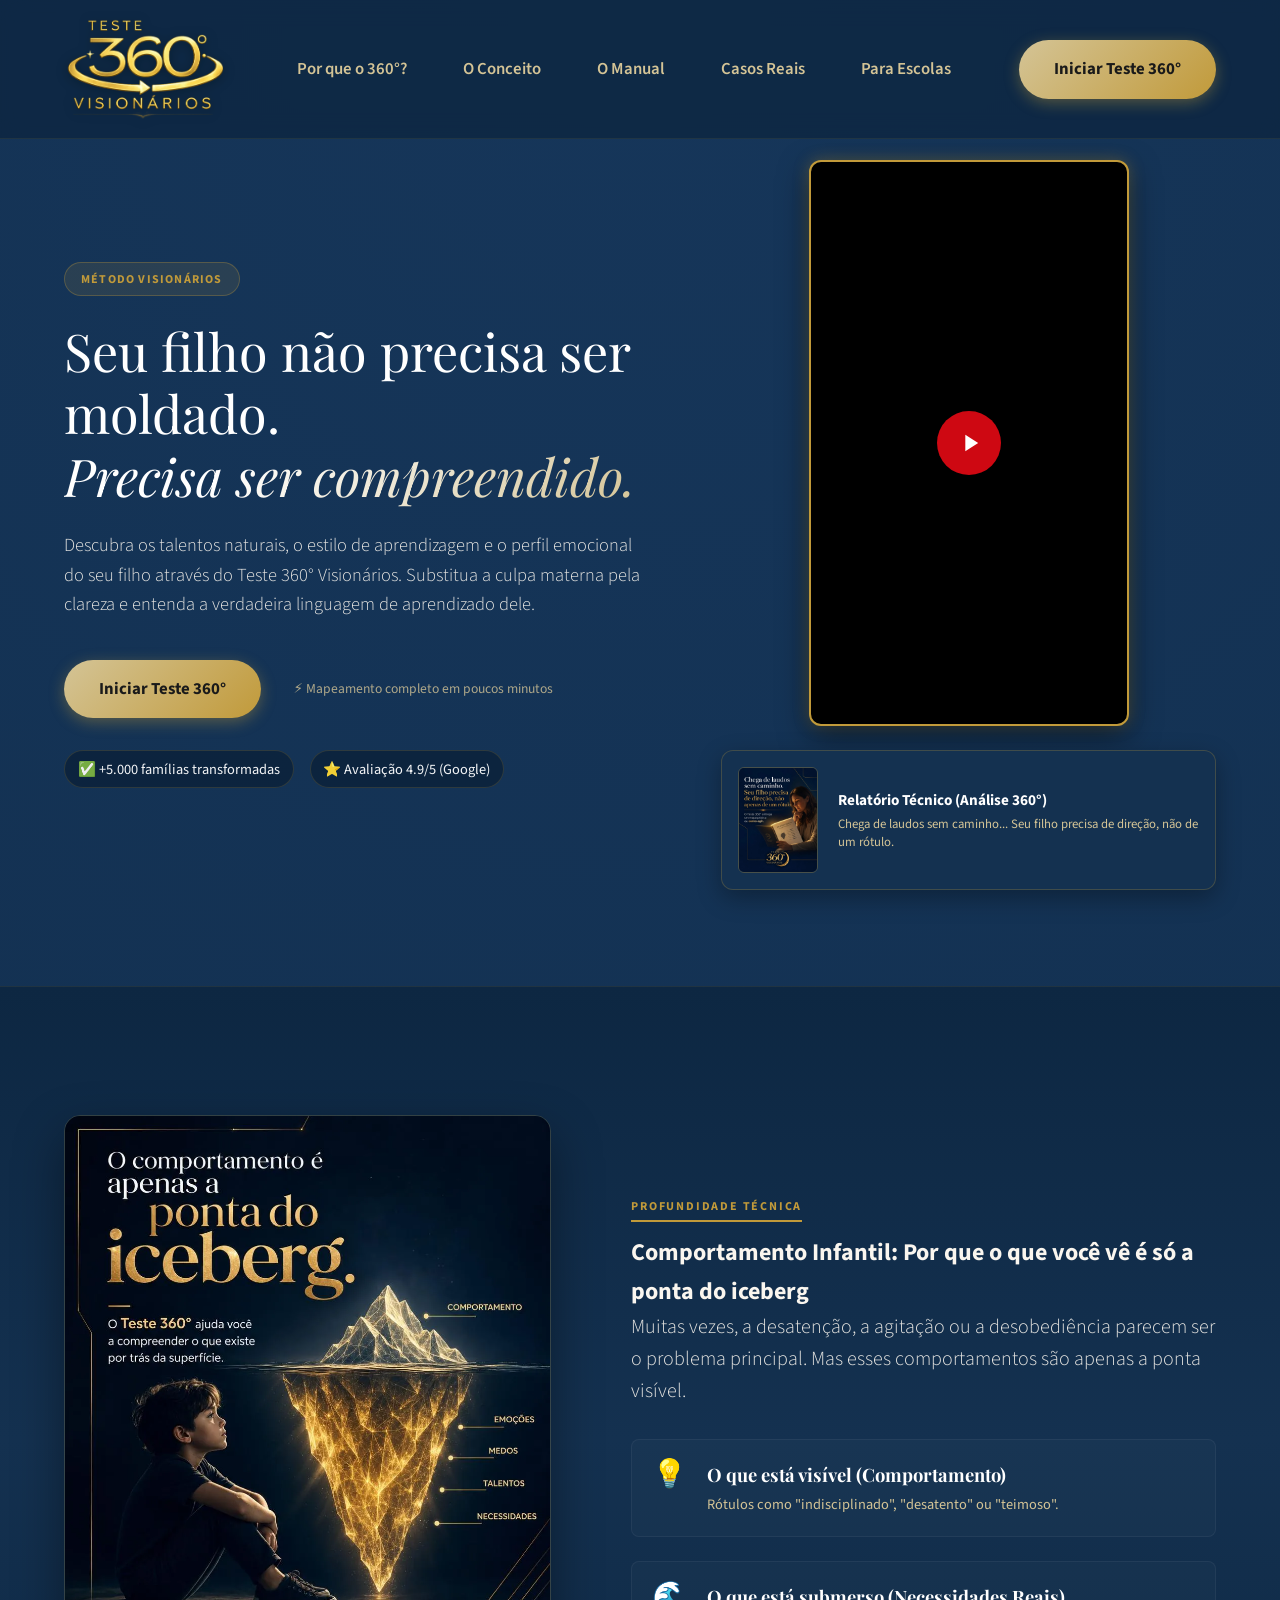
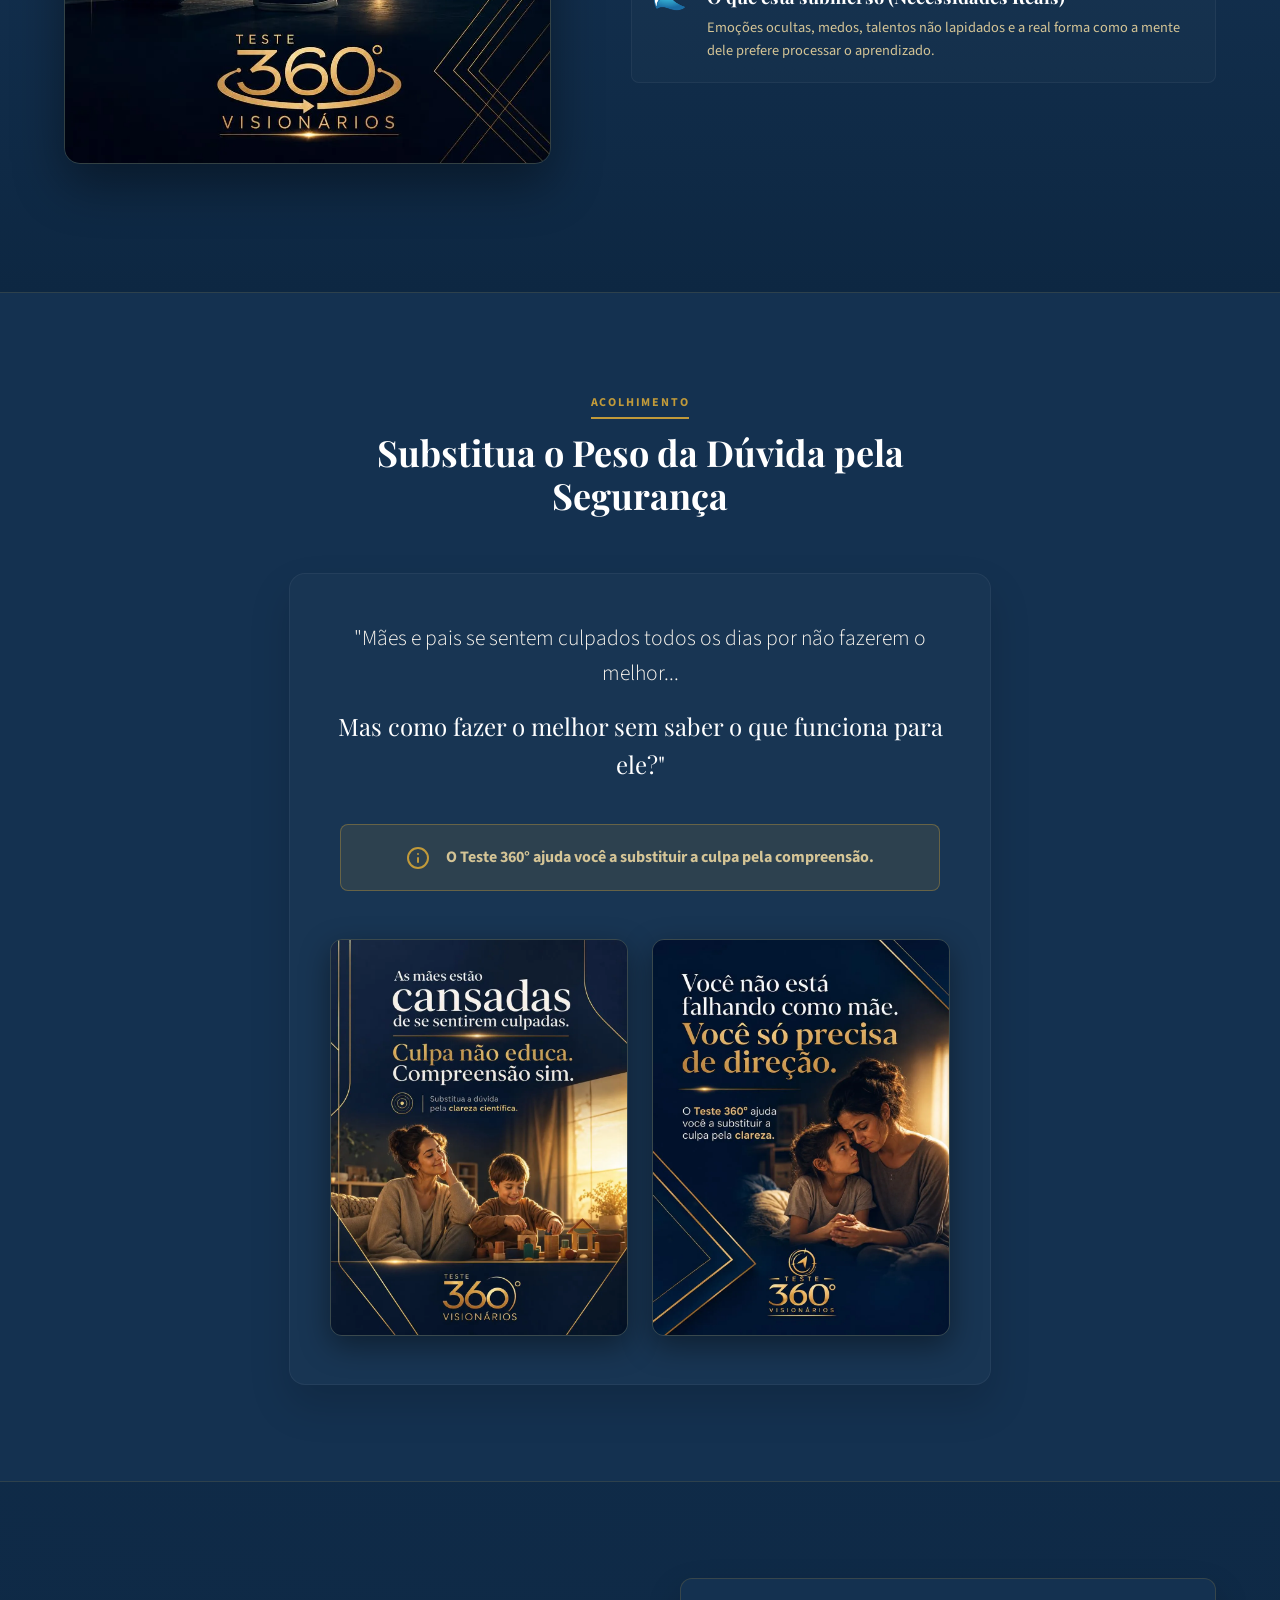
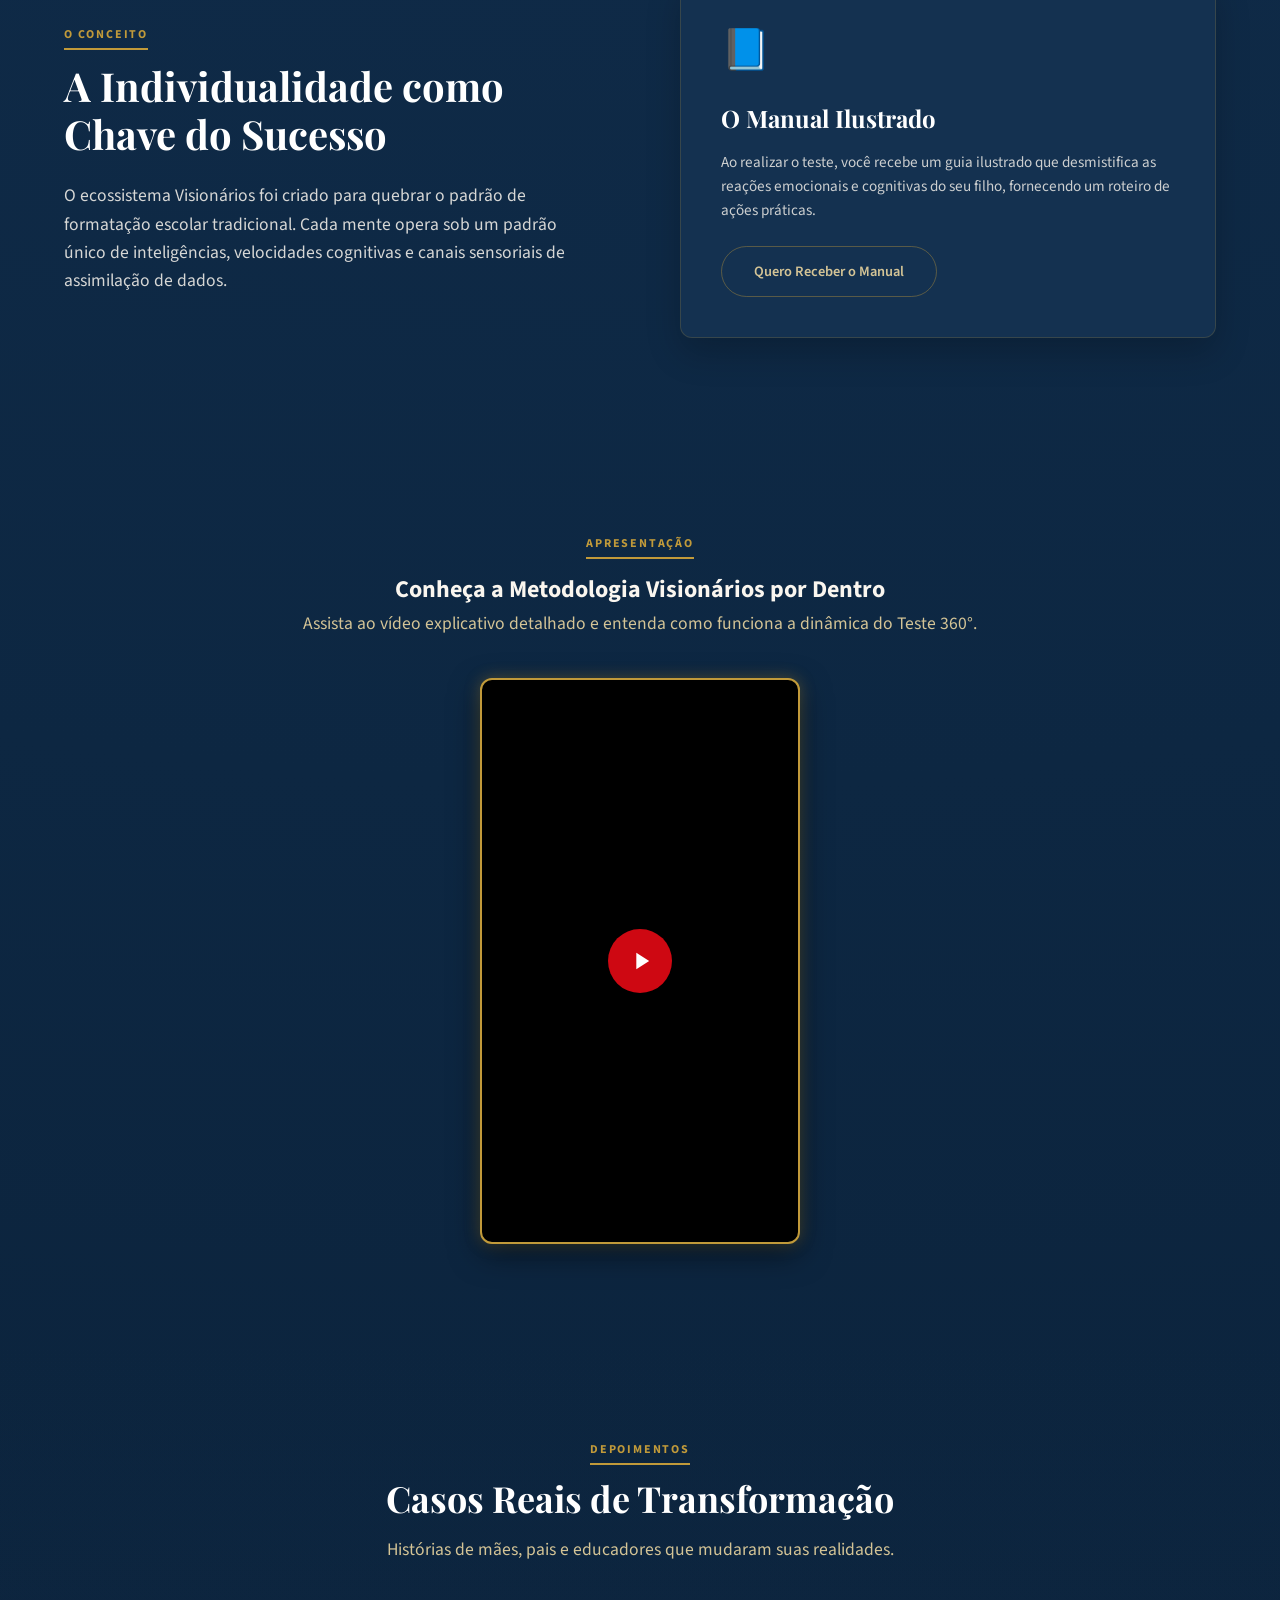
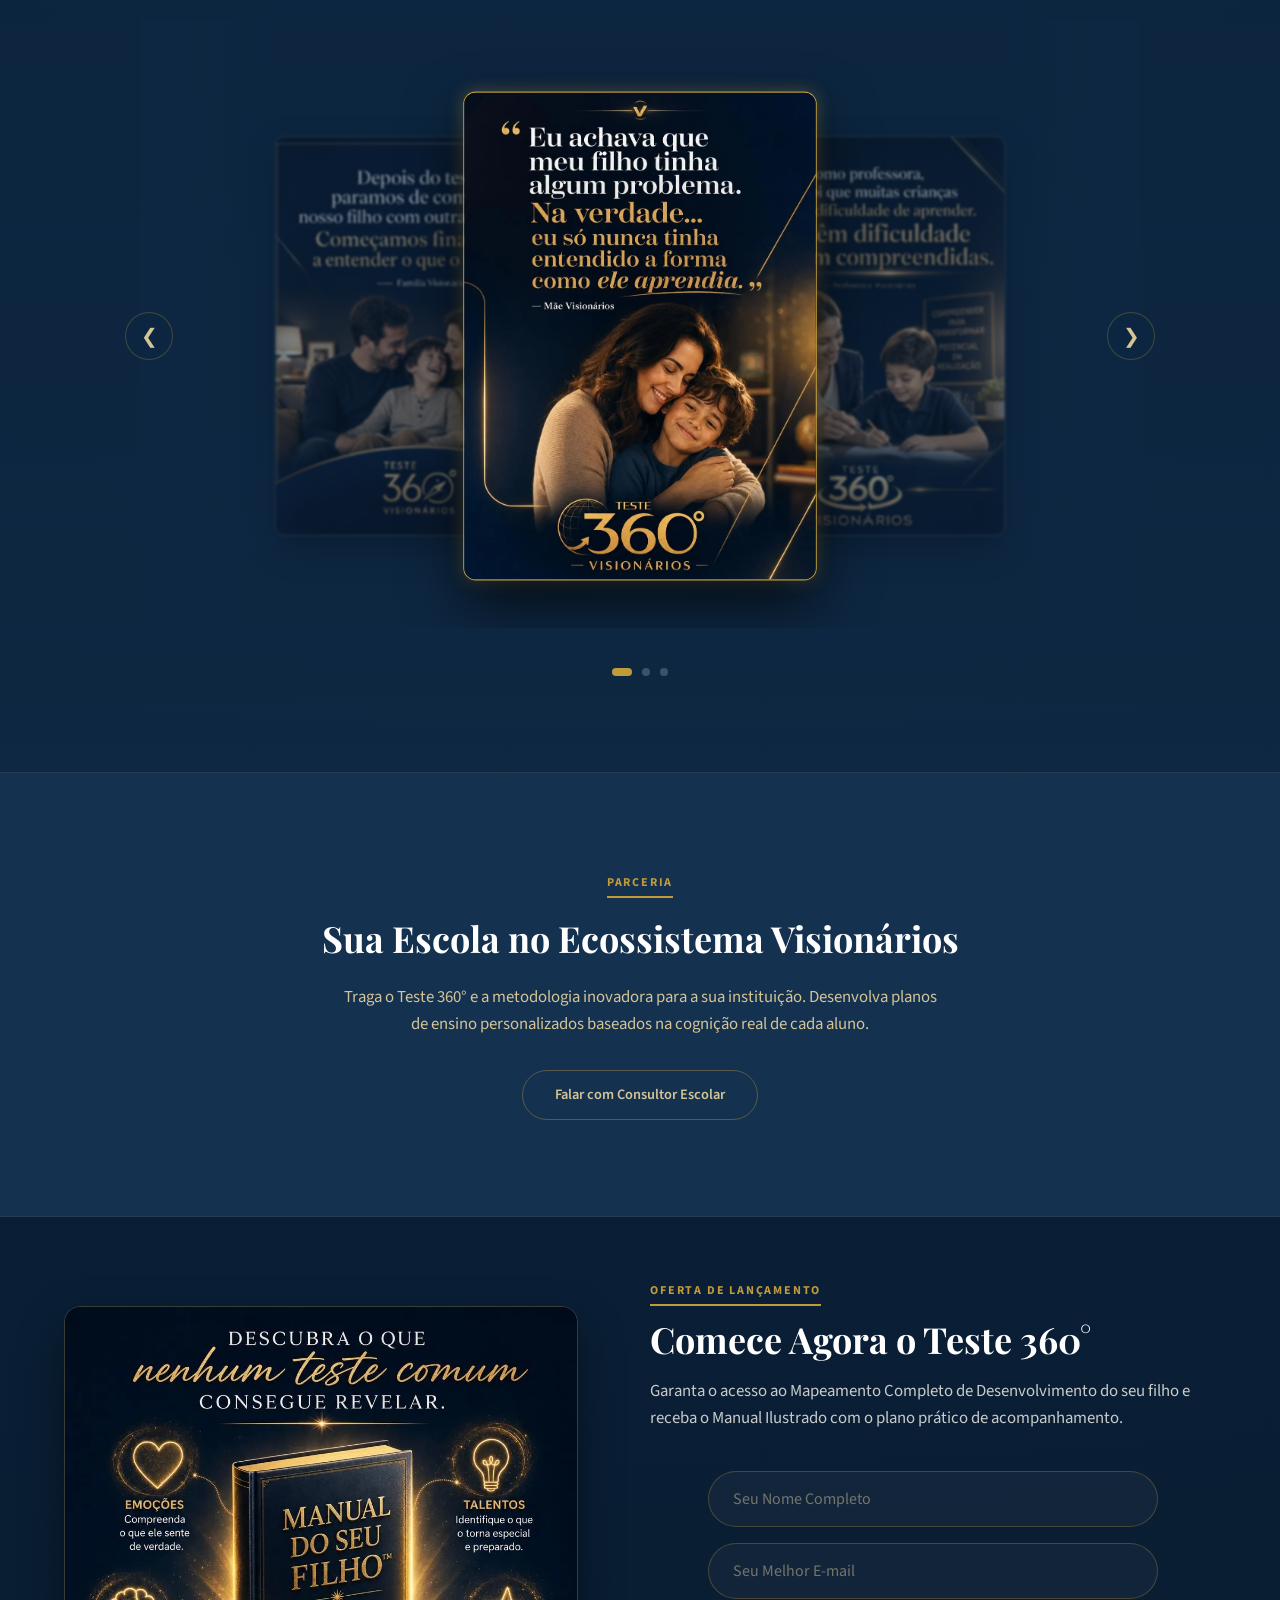
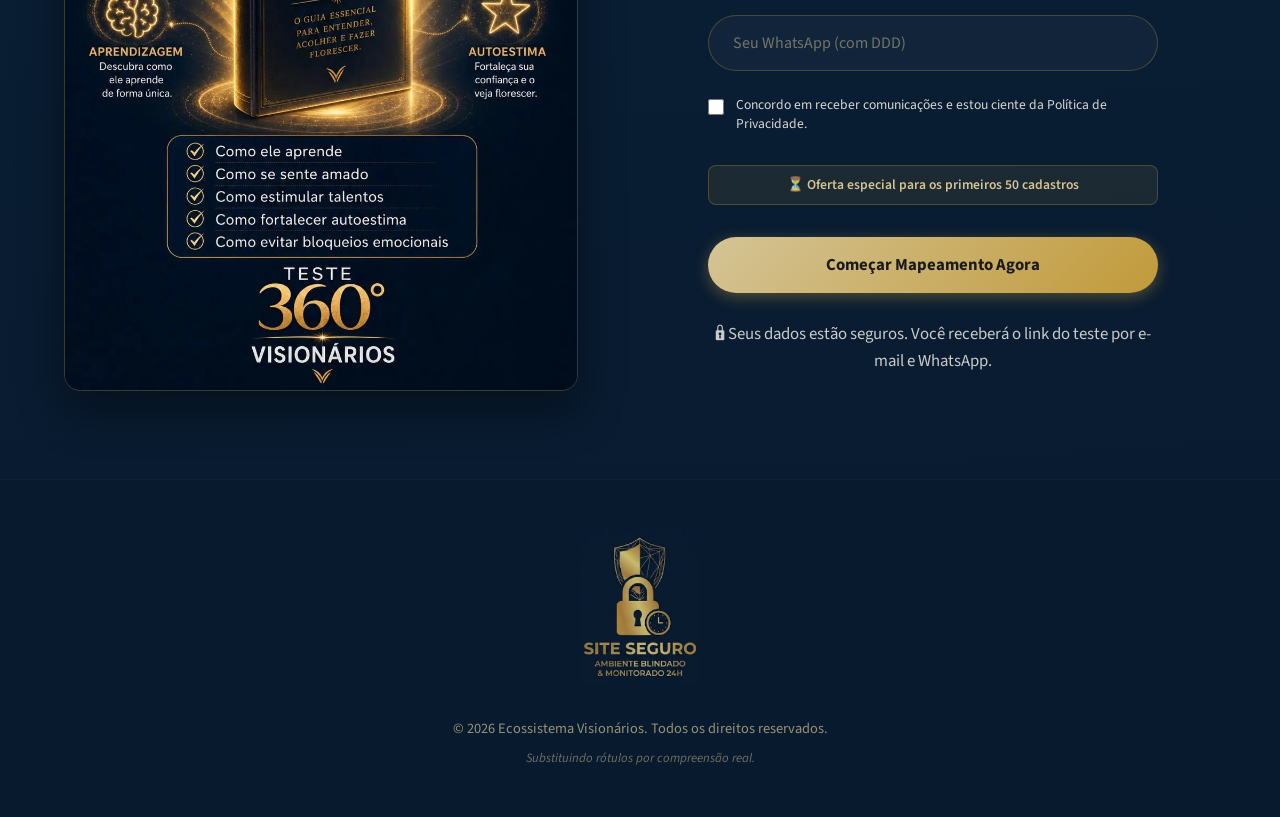
==== index.html @ b28460f2 "fix: adjust youtube facade background scale to crop black bars on shorts and add top mask to block h" ====
<!DOCTYPE html>
<html lang="pt-BR">
<head>
    <meta charset="UTF-8">
    <meta name="viewport" content="width=device-width, initial-scale=1.0">
    <title>Teste 360° Visionários | Compreenda Seu Filho</title>
    
    <!-- Favicon -->
    <link rel="icon" type="image/png" href="favicon.png?v=1.0">
    
    <!-- Meta Tags SEO -->
    <meta name="description" content="Descubra os talentos naturais, o estilo de aprendizagem e o perfil emocional do seu filho. Substitua a culpa materna pela clareza com o Teste 360° Visionários.">
    <meta name="keywords" content="Visionários, Teste 360, Maternidade, Aprendizagem, Inteligências Múltiplas, Educação Infantil">
    <meta name="author" content="Visionários">
    
    <!-- Open Graph -->
    <meta property="og:type" content="website">
    <meta property="og:title" content="Teste 360° Visionários | Compreenda Seu Filho">
    <meta property="og:description" content="Descubra os talentos naturais e o perfil emocional do seu filho. Substitua a culpa pela clareza.">
    
    <!-- Google Fonts -->
    <link rel="preconnect" href="https://fonts.googleapis.com">
    <link rel="preconnect" href="https://fonts.gstatic.com" crossorigin>
    <link href="https://fonts.googleapis.com/css2?family=Playfair+Display:ital,wght@0,400..900;1,400..900&family=Source+Sans+3:ital,wght@0,200..900;1,200..900&display=swap" rel="stylesheet">
    
    <!-- CSS Estilos -->
    <link rel="stylesheet" href="style.css?v=1.6">
    <link rel="canonical" href="https://www.visionariosdofuturo.com.br/">
    
    <!-- Scripts Otimizados (Non-blocking) -->
    <script src="script.js?v=1.6" defer></script>
    
    <!-- Dados Estruturados -->
    <script type="application/ld+json">
    {
      "@context": "https://schema.org",
      "@type": "Product",
      "name": "Teste 360° Visionários",
      "description": "Descubra os talentos naturais, estilo de aprendizagem e perfil emocional do seu filho. Substitua a dúvida pela clareza.",
      "brand": {
        "@type": "Brand",
        "name": "Visionários"
      },
      "offers": {
        "@type": "Offer",
        "url": "https://www.visionariosdofuturo.com.br",
        "priceCurrency": "BRL",
        "price": "49.90",
        "availability": "https://schema.org/InStock"
      }
    }
    </script>
    <script type="application/ld+json">
    {
      "@context": "https://schema.org",
      "@type": "FAQPage",
      "mainEntity": [
        {
          "@type": "Question",
          "name": "Como funciona o Teste 360°?",
          "acceptedAnswer": {
            "@type": "Answer",
            "text": "O teste mapeia talentos naturais, estilo de aprendizagem e perfil emocional do seu filho através de um questionário interativo de poucos minutos."
          }
        },
        {
          "@type": "Question",
          "name": "O que eu recebo após o teste?",
          "acceptedAnswer": {
            "@type": "Answer",
            "text": "Você recebe o acesso ao Mapeamento Completo de Desenvolvimento do seu filho e o Manual Ilustrado com o plano prático de acompanhamento."
          }
        }
      ]
    }
    </script>
</head>
<body>
    <!-- CABEÇALHO -->
    <header class="main-header" id="mainHeader">
        <div class="header-container">
            <a href="#" class="logo-link" aria-label="Home Visionários">
                <img src="logo.png?v=1.2" alt="Logo Teste 360° Visionários" class="logo-img" width="69" height="100">
            </a>
            <nav class="nav-menu" id="navMenu">
                <a href="#dores" class="nav-item">Por que o 360°?</a>
                <a href="#conceito" class="nav-item">O Conceito</a>
                <a href="#manual" class="nav-item">O Manual</a>
                <a href="#depoimentos" class="nav-item">Casos Reais</a>
                <a href="#escolas" class="nav-item">Para Escolas</a>
            </nav>
            <div class="header-actions">
                <a href="#teste-link" class="btn-gold">Iniciar Teste 360°</a>
                <button class="menu-toggle" id="menuToggle" aria-label="Menu" aria-expanded="false" aria-controls="mobileNav">
                    <span></span><span></span><span></span>
                </button>
            </div>
        </div>
    </header>

    <!-- MOBILE MENU -->
    <div class="mobile-nav" id="mobileNav">
        <a href="#dores" class="mobile-nav-item">Por que o 360°?</a>
        <a href="#conceito" class="mobile-nav-item">O Conceito</a>
        <a href="#manual" class="mobile-nav-item">O Manual</a>
        <a href="#depoimentos" class="mobile-nav-item">Casos Reais</a>
        <a href="#escolas" class="mobile-nav-item">Para Escolas</a>
        <a href="#teste-link" class="btn-gold mobile-cta">Iniciar Teste 360°</a>
    </div>

    <!-- HERO -->
    <section class="hero-section" id="hero">
        <div class="hero-grid container">
            <div class="hero-content">
                <span class="hero-badge">MÉTODO VISIONÁRIOS</span>
                <h1 class="hero-title">Seu filho não precisa ser moldado. <br><span class="accent-text">Precisa ser compreendido.</span></h1>
                <p class="hero-subtitle">
                    Descubra os talentos naturais, o estilo de aprendizagem e o perfil emocional do seu filho através do Teste 360° Visionários. Substitua a culpa materna pela clareza e entenda a verdadeira linguagem de aprendizado dele.
                </p>
                <div class="hero-actions-row">
                    <a href="#teste-link" class="btn-gold">Iniciar Teste 360°</a>
                    <span class="trust-indicator">⚡ Mapeamento completo em poucos minutos</span>
                </div>
                <div class="social-proof-bar">
                    <span>✅ +5.000 famílias transformadas</span>
                    <span>⭐ Avaliação 4.9/5 (Google)</span>
                </div>
            </div>
            <div class="hero-visual-vsl">
                <div class="vsl-wrapper-box">
                    <!-- Vídeo de VSL principal com Fachada Otimizada -->
                    <div class="youtube-facade" data-video-id="q7mtEqTdYgY">
                        <div class="facade-play-btn">
                            <svg viewBox="0 0 24 24" width="24" height="24">
                                <path fill="currentColor" d="M8 5v14l11-7z"/>
                            </svg>
                        </div>
                    </div>
                </div>
                <div class="solution-preview-card">
                    <!-- Inserir width/height reais da imagem para evitar CLS -->
                    <img src="assets/Report_Preview.webp" alt="Relatório Técnico 360°" class="solution-img" width="400" height="250">
                    <div class="solution-caption">
                        <strong>Relatório Técnico (Análise 360°)</strong>
                        <p>Chega de laudos sem caminho... Seu filho precisa de direção, não de um rótulo.</p>
                    </div>
                </div>
            </div>
        </div>
    </section>

    <!-- ICEBERG -->
    <section class="iceberg-section" id="iceberg">
        <div class="container">
            <div class="iceberg-grid">
                <div class="iceberg-visual">
                    <img src="assets/Iceberg_Graph.webp" alt="Gráfico do Teste 360° Visionários" class="iceberg-img" width="500" height="500" loading="lazy">
                </div>
                <div class="iceberg-content">
                    <span class="section-tag">PROFUNDIDADE TÉCNICA</span>
                    <h2>Comportamento Infantil: Por que o que você vê é só a ponta do iceberg</h2>
                    <p class="iceberg-lead">Muitas vezes, a desatenção, a agitação ou a desobediência parecem ser o problema principal. Mas esses comportamentos são apenas a ponta visível.</p>
                    <div class="iceberg-list">
                        <div class="iceberg-item">
                            <span class="iceberg-icon">💡</span>
                            <div>
                                <h3>O que está visível (Comportamento)</h3>
                                <p>Rótulos como "indisciplinado", "desatento" ou "teimoso".</p>
                            </div>
                        </div>
                        <div class="iceberg-item">
                            <span class="iceberg-icon">🌊</span>
                            <div>
                                <h3>O que está submerso (Necessidades Reais)</h3>
                                <p>Emoções ocultas, medos, talentos não lapidados e a real forma como a mente dele prefere processar o aprendizado.</p>
                            </div>
                        </div>
                    </div>
                </div>
            </div>
        </div>
    </section>

    <!-- DORES -->
    <section class="dores-section" id="dores">
        <div class="container container-narrow">
            <div class="section-header">
                <span class="section-tag">ACOLHIMENTO</span>
                <h2>Substitua o Peso da Dúvida pela Segurança</h2>
            </div>
            <div class="dores-card">
                <p class="dores-copy">
                    "Mães e pais se sentem culpados todos os dias por não fazerem o melhor... <br>
                    <strong>Mas como fazer o melhor sem saber o que funciona para ele?"</strong>
                </p>
                <div class="alert-info">
                    <div class="alert-icon">
                        <svg width="24" height="24" viewBox="0 0 24 24" fill="none" xmlns="http://www.w3.org/2000/svg">
                            <circle cx="12" cy="12" r="10" stroke="currentColor" stroke-width="2"/>
                            <path d="M12 16V12" stroke="currentColor" stroke-width="2" stroke-linecap="round"/>
                            <circle cx="12" cy="8" r="1" fill="currentColor"/>
                        </svg>
                    </div>
                    <div class="alert-content">
                        <strong>O Teste 360° ajuda você a substituir a culpa pela compreensão.</strong>
                    </div>
                </div>
                <div class="dores-gallery">
                    <div class="dores-gallery-item">
                        <img src="assets/Dores_1.webp" alt="Culpa não educa, compreensão sim" class="dores-img" width="300" height="200" loading="lazy">
                    </div>
                    <div class="dores-gallery-item">
                        <img src="assets/Dores_2.webp" alt="Você só precisa de direção" class="dores-img" width="300" height="200" loading="lazy">
                    </div>
                </div>
            </div>
        </div>
    </section>

    <!-- CONCEITO -->
    <section class="concept-section" id="conceito">
        <div class="container">
            <div class="concept-grid">
                <div class="concept-text">
                    <span class="section-tag">O CONCEITO</span>
                    <h2>A Individualidade como Chave do Sucesso</h2>
                    <p>O ecossistema Visionários foi criado para quebrar o padrão de formatação escolar tradicional. Cada mente opera sob um padrão único de inteligências, velocidades cognitivas e canais sensoriais de assimilação de dados.</p>
                </div>
                <div class="concept-visual" id="manual">
                    <div class="manual-preview-card">
                        <div class="manual-icon">📘</div>
                        <h3>O Manual Ilustrado</h3>
                        <p>Ao realizar o teste, você recebe um guia ilustrado que desmistifica as reações emocionais e cognitivas do seu filho, fornecendo um roteiro de ações práticas.</p>
                        <a href="#teste-link" class="btn-outline-gold">Quero Receber o Manual</a>
                    </div>
                </div>
            </div>
    </section>

    <!-- APRESENTAÇÃO E QUALIDADE -->
    <section class="presentation-video-section" id="apresentacao">
        <div class="container container-narrow text-center">
            <span class="section-tag">APRESENTAÇÃO</span>
            <h2>Conheça a Metodologia Visionários por Dentro</h2>
            <p class="section-subtitle">Assista ao vídeo explicativo detalhado e entenda como funciona a dinâmica do Teste 360°.</p>
            <div class="video-container-box">
                <!-- Vídeo explicativo da metodologia com Fachada Otimizada -->
                <div class="youtube-facade" data-video-id="Aa3zeqJb96Y">
                    <div class="facade-play-btn">
                        <svg viewBox="0 0 24 24" width="24" height="24">
                            <path fill="currentColor" d="M8 5v14l11-7z"/>
                        </svg>
                    </div>
                </div>
            </div>
        </div>
    </section>

    <!-- DEPOIMENTOS -->
    <section class="depoimentos-section" id="depoimentos">
        <div class="container">
            <div class="section-header">
                <span class="section-tag">DEPOIMENTOS</span>
                <h2>Casos Reais de Transformação</h2>
                <p class="section-subtitle">Histórias de mães, pais e educadores que mudaram suas realidades.</p>
            </div>
            <div class="carousel-viewport-wrapper">
                <div class="carousel-viewport">
                    <div class="depoimentos-grid" id="depoimentosGrid">
                        <article class="testimonial-card testimonial-card-image active" data-index="0">
                            <img src="assets/Depoimento_1.webp" alt="Depoimento da Mãe Visionários" class="testimonial-card-img" width="350" height="450" loading="lazy">
                        </article>
                        <article class="testimonial-card testimonial-card-image" data-index="1">
                            <img src="assets/Depoimento_2.webp" alt="Depoimento da Professora" class="testimonial-card-img" width="350" height="450" loading="lazy">
                        </article>
                        <article class="testimonial-card testimonial-card-image" data-index="2">
                            <img src="assets/Depoimento_3.webp" alt="Depoimento da Família" class="testimonial-card-img" width="350" height="450" loading="lazy">
                        </article>
                    </div>
                </div>
                <button class="carousel-nav-btn prev-btn" id="carouselPrevBtn" aria-label="Depoimento Anterior">&#10094;</button>
                <button class="carousel-nav-btn next-btn" id="carouselNextBtn" aria-label="Próximo Depoimento">&#10095;</button>
            </div>
            <div class="carousel-indicators" id="carouselIndicators">
                <span class="dot active" data-index="0"></span>
                <span class="dot" data-index="1"></span>
                <span class="dot" data-index="2"></span>
            </div>
        </div>
    </section>

    <!-- ESCOLAS -->
    <section class="escolas-section" id="escolas">
        <div class="container text-center">
            <span class="section-tag">PARCERIA</span>
            <h2>Sua Escola no Ecossistema Visionários</h2>
            <p class="max-600">Traga o Teste 360° e a metodologia inovadora para a sua instituição. Desenvolva planos de ensino personalizados baseados na cognição real de cada aluno.</p>
            <a href="mailto:contato@visionarios.com" class="btn-outline-gold">Falar com Consultor Escolar</a>
        </div>
    </section>

    <!-- FORMULÁRIO DE CAPTURA -->
    <section class="cta-form-section" id="teste-link">
        <div class="container cta-grid">
            <div class="cta-visual">
                <img src="assets/Mockup_Manual.webp" alt="O que você recebe: Manual Ilustrado" class="offer-mockup-img" width="450" height="450" loading="lazy">
            </div>
            <div class="cta-form-container">
                <span class="section-tag">OFERTA DE LANÇAMENTO</span>
                <h2>Comece Agora o Teste 360°</h2>
                <p>Garanta o acesso ao Mapeamento Completo de Desenvolvimento do seu filho e receba o Manual Ilustrado com o plano prático de acompanhamento.</p>
                
                <form class="cta-form" id="leadForm">
                    <div class="form-group">
                        <input type="text" placeholder="Seu Nome Completo" required aria-label="Nome completo">
                    </div>
                    <div class="form-group">
                        <input type="email" placeholder="Seu Melhor E-mail" required aria-label="Melhor e-mail">
                    </div>
                    <div class="form-group">
                        <input type="tel" placeholder="Seu WhatsApp (com DDD)" required pattern="\([0-9]{2}\) [0-9]{4,5}-[0-9]{4}" title="Digite no formato (XX) XXXXX-XXXX" aria-label="WhatsApp">
                    </div>
                    
                    <!-- Checkbox LGPD Obrigatório -->
                    <div class="form-group checkbox-group">
                        <input type="checkbox" id="lgpd" required>
                        <label for="lgpd">Concordo em receber comunicações e estou ciente da Política de Privacidade.</label>
                    </div>

                    <!-- Gatilho de Urgência -->
                    <div class="urgency-badge">
                        ⏳ Oferta especial para os primeiros 50 cadastros
                    </div>

                    <button type="submit" class="btn-gold w-100" id="formSubmitBtn">Começar Mapeamento Agora</button>
                    
                    <!-- Microcopy de Segurança -->
                    <p class="form-microcopy">
                        🔒 Seus dados estão seguros. Você receberá o link do teste por e-mail e WhatsApp.
                    </p>

                    <div id="formFeedback" class="form-feedback-message" style="display: none;"></div>
                </form>
            </div>
        </div>
    </section>

    <!-- FOOTER -->
    <footer class="main-footer">
        <div class="container footer-content">
            <div class="security-seal-container">
                <img src="assets/seguro.png" alt="Site Seguro" class="security-seal-img" width="120" height="150" loading="lazy">
            </div>
            <p>&copy; 2026 Ecossistema Visionários. Todos os direitos reservados.</p>
            <p class="footer-sub">Substituindo rótulos por compreensão real.</p>
        </div>
    </footer>

    <!-- Modal Lightbox para Visualização de Imagens -->
    <div id="imageLightbox" class="lightbox-modal" aria-hidden="true" role="dialog">
        <button class="lightbox-close" id="lightboxClose" aria-label="Fechar visualização">&times;</button>
        <div class="lightbox-content">
            <img id="lightboxImage" src="" alt="Visualização em tela cheia" width="960" height="1280">
        </div>
    </div>
</body>
</html>
---- style.css ----
/* ==========================================================================
   LANDING PAGE "TESTE 360° VISIONÁRIOS" - ESTILOS PRINCIPAIS (VANILLA CSS)
   ========================================================================== */

/* 1. VARIÁVEIS DE CORES E IDENTIDADE VISUAL */
:root {
    /* Cores do Ecossistema Visionários */
    --navy: #0D2742;
    --navy2: #143150;
    --bg-gradient: radial-gradient(circle at 50% 0%, #16365a 0%, #0D2742 55%, #081a2e 100%);
    --gold: #C19A3A;
    --gold-soft: #D4C496;
    --cream: #FAF6EF;
    --white: #FFFFFF;
    
    /* Variáveis Auxiliares */
    --card-bg: rgba(255, 255, 255, 0.035);
    --card-border: 1px solid rgba(193, 154, 58, 0.30);
    --gold-glow: 0 0 15px rgba(193, 154, 58, 0.4);
    
    /* Tipografia */
    --font-title: 'Playfair Display', Georgia, serif;
    --font-body: 'Source Sans 3', system-ui, -apple-system, sans-serif;
    
    /* Transições */
    --transition-fast: 0.15s ease-in-out;
    --transition-smooth: 0.4s cubic-bezier(0.16, 1, 0.3, 1);
}

/* 2. RESET E PADRÕES BASE */
* {
    margin: 0;
    padding: 0;
    box-sizing: border-box;
}

html {
    scroll-behavior: smooth;
    font-size: 16px;
    background-color: var(--navy);
    color: var(--cream);
    font-family: var(--font-body);
}

body {
    min-height: 100vh;
    background: var(--bg-gradient);
    overflow-x: hidden;
    line-height: 1.6;
    -webkit-font-smoothing: antialiased;
}

/* 3. UTILITÁRIOS DE LAYOUT */
.container {
    width: 100%;
    max-width: 1200px;
    margin: 0 auto;
    padding: 0 1.5rem;
}

.container-narrow {
    max-width: 750px;
}

.text-center {
    text-align: center;
}

.w-100 {
    width: 100%;
}

.max-600 {
    max-width: 600px;
    margin-left: auto;
    margin-right: auto;
}

/* Tags de Seção Premium */
.section-tag {
    display: inline-block;
    font-size: 0.75rem;
    font-weight: 700;
    letter-spacing: 0.15em;
    color: var(--gold);
    text-transform: uppercase;
    margin-bottom: 0.75rem;
    border-bottom: 2px solid var(--gold);
    padding-bottom: 4px;
}

.section-header {
    text-align: center;
    margin-bottom: 3.5rem;
}

.section-header h2 {
    font-family: var(--font-title);
    font-size: 2.25rem;
    color: var(--white);
    margin-bottom: 1rem;
    line-height: 1.2;
}

.section-subtitle {
    color: var(--gold-soft);
    font-size: 1.1rem;
}

/* 4. BOTÕES E COMPONENTES DE INTERAÇÃO */
.btn-gold {
    display: inline-block;
    background: linear-gradient(135deg, var(--gold-soft), var(--gold));
    color: #1a1a1a;
    font-family: var(--font-body);
    font-weight: 700;
    text-decoration: none;
    padding: 1rem 2.2rem;
    font-size: 1.05rem;
    border-radius: 50px;
    border: none;
    cursor: pointer;
    box-shadow: 0 4px 15px rgba(193, 154, 58, 0.4);
    transition: all 0.3s ease;
    text-align: center;
}

.btn-gold:hover {
    transform: translateY(-2px);
    box-shadow: 0 6px 25px rgba(193, 154, 58, 0.6);
    filter: brightness(1.08);
}

.btn-gold:active {
    transform: translateY(0);
}

.btn-outline {
    display: inline-block;
    background: transparent;
    border: 1px solid var(--gold);
    color: var(--gold);
    font-family: var(--font-body);
    font-weight: 600;
    font-size: 0.875rem;
    text-decoration: none;
    padding: 0.6rem 1.5rem;
    border-radius: 9999px;
    cursor: pointer;
    transition: var(--transition-fast);
    text-align: center;
}

.btn-outline:hover {
    background: rgba(193, 154, 58, 0.12);
    box-shadow: 0 0 10px rgba(193, 154, 58, 0.1);
}

.btn-outline-gold {
    display: inline-block;
    background: transparent;
    border: 1px solid rgba(193, 154, 58, 0.4);
    color: var(--gold-soft);
    font-family: var(--font-body);
    font-weight: 600;
    font-size: 0.9rem;
    text-decoration: none;
    padding: 0.8rem 2rem;
    border-radius: 9999px;
    cursor: pointer;
    transition: var(--transition-fast);
    text-align: center;
}

.btn-outline-gold:hover {
    border-color: var(--gold);
    color: var(--gold);
    background: rgba(193, 154, 58, 0.05);
}

/* 5. CABEÇALHO (HEADER) */
.main-header {
    position: fixed;
    top: 0;
    left: 0;
    width: 100%;
    z-index: 1000;
    background: rgba(13, 39, 66, 0.85); /* Fundo escurecido translúcido para contraste */
    backdrop-filter: blur(12px);
    -webkit-backdrop-filter: blur(12px);
    transition: var(--transition-smooth);
    border-bottom: 1px solid rgba(193, 154, 58, 0.1);
}

.main-header.scrolled {
    background: rgba(8, 26, 46, 0.95); /* Quase opaco ao rolar */
    padding: 0.3rem 0;
    border-bottom: 1px solid rgba(193, 154, 58, 0.2);
    box-shadow: 0 10px 30px rgba(0, 0, 0, 0.3);
}

/* Compensação para links âncora não cobrirem o topo das seções */
section {
    scroll-margin-top: 110px;
}

.header-container {
    max-width: 1200px;
    margin: 0 auto;
    padding: 1.2rem 1.5rem;
    display: flex;
    justify-content: space-between;
    align-items: center;
    transition: var(--transition-smooth);
}

.main-header.scrolled .header-container {
    padding: 0.8rem 1.5rem;
}

.logo-link {
    display: flex;
    align-items: center;
    text-decoration: none;
    height: 100px;
}

.logo-img {
    height: 100%;
    max-height: 100px;
    width: auto;
    object-fit: contain;
    filter: drop-shadow(0 2px 6px rgba(0,0,0,0.3));
    transition: var(--transition-fast);
}

.logo-img:hover {
    transform: scale(1.03);
}

.main-header.scrolled .logo-link {
    height: 70px;
}

.main-header.scrolled .logo-img {
    max-height: 70px;
}

.nav-menu {
    display: flex;
    gap: 2rem;
}

.nav-item {
    color: var(--gold-soft);
    text-decoration: none;
    font-size: 1.05rem;
    font-weight: 600;
    padding: 6px 12px;
    transition: var(--transition-fast);
}

.nav-item:hover,
.nav-item.active {
    color: var(--gold);
}

.header-actions {
    display: flex;
    align-items: center;
    gap: 1rem;
}

/* Hamburguer menu (Mobile only) */
.menu-toggle {
    display: none;
    flex-direction: column;
    justify-content: space-between;
    width: 24px;
    height: 18px;
    background: transparent;
    border: none;
    cursor: pointer;
    padding: 0;
}

.menu-toggle span {
    width: 100%;
    height: 2px;
    background-color: var(--gold);
    transition: var(--transition-fast);
}

.menu-toggle.open span:nth-child(1) {
    transform: rotate(45deg) translate(5px, 5px);
}
.menu-toggle.open span:nth-child(2) {
    opacity: 0;
}
.menu-toggle.open span:nth-child(3) {
    transform: rotate(-45deg) translate(6px, -6px);
}

/* 6. MOBILE NAVIGATION OVERLAY */
.mobile-nav {
    position: fixed;
    top: 0;
    right: -100%;
    width: 80%;
    max-width: 350px;
    height: 100vh;
    background: var(--navy2);
    z-index: 999;
    padding: 8rem 2rem 2rem 2rem;
    display: flex;
    flex-direction: column;
    gap: 1.5rem;
    box-shadow: -10px 0 30px rgba(0, 0, 0, 0.4);
    transition: var(--transition-smooth);
    backdrop-filter: blur(10px);
}

.mobile-nav.active {
    right: 0;
}

.mobile-nav-item {
    color: var(--cream);
    text-decoration: none;
    font-size: 1.2rem;
    font-family: var(--font-title);
    border-bottom: 1px solid rgba(255, 255, 255, 0.05);
    padding-bottom: 0.75rem;
    transition: var(--transition-fast);
}

.mobile-nav-item:hover {
    color: var(--gold);
    padding-left: 5px;
}

.mobile-cta {
    margin-top: auto;
}

/* 7. HERO SECTION */
.hero-section {
    padding-top: 10rem;
    padding-bottom: 6rem;
    min-height: 90vh;
    display: flex;
    align-items: center;
}

.hero-grid {
    display: grid;
    grid-template-columns: 1.2fr 1fr;
    gap: 4rem;
    align-items: center;
}

.hero-content {
    display: flex;
    flex-direction: column;
    align-items: flex-start;
}

.hero-badge {
    background: rgba(193, 154, 58, 0.12);
    border: 1px solid rgba(193, 154, 58, 0.3);
    color: var(--gold);
    font-size: 0.75rem;
    font-weight: 700;
    letter-spacing: 0.1em;
    padding: 0.4rem 1rem;
    border-radius: 9999px;
    margin-bottom: 1.5rem;
}

.hero-title {
    font-family: var(--font-title);
    font-size: 3.25rem;
    font-weight: 400;
    line-height: 1.2;
    color: var(--white);
    margin-bottom: 1.5rem;
}

.hero-title .accent-text {
    font-style: italic;
    color: var(--gold-soft);
    background: linear-gradient(135deg, var(--white) 30%, var(--gold-soft) 100%);
    -webkit-background-clip: text;
    -webkit-text-fill-color: transparent;
}

.hero-subtitle {
    font-size: 1.15rem;
    color: var(--cream);
    opacity: 0.9;
    margin-bottom: 2.5rem;
    font-weight: 300;
    max-width: 580px;
}

.hero-actions-row {
    display: flex;
    align-items: center;
    gap: 2rem;
    flex-wrap: wrap;
}

.trust-indicator {
    font-size: 0.85rem;
    color: var(--gold-soft);
    opacity: 0.8;
}

/* 8. HERO VISUAL VSL & PREVIEW CARD */
.hero-visual-vsl {
    display: flex;
    flex-direction: column;
    gap: 1.5rem;
    width: 100%;
}

.vsl-wrapper-box {
    width: 320px;
    max-width: 100%;
    margin: 0 auto;
    border-radius: 12px;
    overflow: hidden;
    border: 2px solid var(--gold);
    box-shadow: 0 10px 30px rgba(0, 0, 0, 0.5), var(--gold-glow);
    background: #000;
    line-height: 0;
}

.vsl-player {
    width: 100%;
    max-height: 65vh;
    aspect-ratio: 9 / 16;
    display: block;
    border: none;
}

/* Fachada para Embeds do YouTube (Performance e Estética do Shorts) */
.youtube-facade {
    position: relative;
    width: 100%;
    aspect-ratio: 9 / 16;
    max-height: 65vh;
    background-size: 237% 100%; /* Ajuste ótico para recortar as barras pretas laterais do hqdefault */
    background-position: center;
    background-repeat: no-repeat;
    cursor: pointer;
    display: flex;
    align-items: center;
    justify-content: center;
}

/* Máscara invisível para bloquear a ativação do título do YouTube no hover */
.iframe-mask-top {
    position: absolute;
    top: 0;
    left: 0;
    width: 100%;
    height: 75px;
    z-index: 5;
    background: transparent;
    pointer-events: auto;
}

.facade-play-btn {
    width: 64px;
    height: 64px;
    background: rgba(229, 9, 20, 0.9); /* Vermelho premium do YouTube */
    border-radius: 50%;
    display: flex;
    align-items: center;
    justify-content: center;
    color: var(--white);
    box-shadow: 0 4px 15px rgba(0, 0, 0, 0.4);
    transition: all 0.3s ease;
}

.youtube-facade:hover .facade-play-btn {
    transform: scale(1.1);
    background: #ff0000;
    box-shadow: 0 6px 20px rgba(255, 0, 0, 0.6);
}

.facade-play-btn svg {
    width: 28px;
    height: 28px;
    margin-left: 2px; /* Pequeno ajuste ótico de centralização */
}

.solution-preview-card {
    background: var(--navy2);
    border: 1px solid rgba(193, 154, 58, 0.25);
    border-radius: 12px;
    padding: 1rem;
    display: flex;
    align-items: center;
    gap: 1.25rem;
    box-shadow: 0 8px 25px rgba(0, 0, 0, 0.3);
    transition: var(--transition-smooth);
}

.solution-preview-card:hover {
    border-color: var(--gold);
    transform: translateY(-2px);
}

.solution-img {
    width: 80px;
    height: auto;
    aspect-ratio: 3 / 4;
    object-fit: contain;
    border-radius: 6px;
    border: 1px solid rgba(193, 154, 58, 0.3);
    flex-shrink: 0;
    cursor: zoom-in;
    transition: var(--transition-smooth);
}

.solution-img:hover {
    transform: scale(1.05);
    border-color: var(--gold);
}

.solution-caption {
    display: flex;
    flex-direction: column;
}

.solution-caption strong {
    font-size: 0.95rem;
    color: var(--white);
    margin-bottom: 0.25rem;
}

.solution-caption p {
    font-size: 0.8rem;
    color: var(--gold-soft);
    line-height: 1.4;
}

/* 8.5 SEÇÃO QUEBRA DE OBJEÇÕES (O ICEBERG) */
.iceberg-section {
    padding: 8rem 0;
    background: linear-gradient(180deg, var(--navy) 0%, var(--navy2) 50%, var(--navy) 100%);
    border-top: 1px solid rgba(193, 154, 58, 0.1);
}

.iceberg-grid {
    display: grid;
    grid-template-columns: 1fr 1.2fr;
    gap: 5rem;
    align-items: center;
}

.iceberg-visual {
    width: 100%;
    border-radius: 16px;
    overflow: hidden;
    box-shadow: 0 20px 50px rgba(0, 0, 0, 0.4);
    border: 1px solid rgba(193, 154, 58, 0.2);
}

.iceberg-img {
    width: 100%;
    height: auto;
    display: block;
    transition: var(--transition-smooth);
}

.iceberg-img:hover {
    transform: scale(1.02);
}

.iceberg-content {
    display: flex;
    flex-direction: column;
    align-items: flex-start;
}

.iceberg-lead {
    font-size: 1.25rem;
    color: var(--cream);
    opacity: 0.9;
    margin-bottom: 2rem;
    font-weight: 300;
}

.iceberg-list {
    display: flex;
    flex-direction: column;
    gap: 1.5rem;
}

.iceberg-item {
    display: flex;
    gap: 1.25rem;
    background: rgba(255, 255, 255, 0.02);
    padding: 1.25rem;
    border-radius: 8px;
    border: 1px solid rgba(255, 255, 255, 0.05);
}

.iceberg-icon {
    font-size: 1.75rem;
    line-height: 1;
}

.iceberg-item h3 {
    font-family: var(--font-title);
    font-size: 1.15rem;
    color: var(--white);
    margin-bottom: 0.25rem;
}

.iceberg-item p {
    font-size: 0.9rem;
    color: var(--gold-soft);
}

/* 9. SEÇÃO DÚVIDAS & DORES */
.dores-section {
    background-color: var(--navy2);
    padding: 6rem 0;
    border-top: 1px solid rgba(193, 154, 58, 0.15);
    border-bottom: 1px solid rgba(193, 154, 58, 0.15);
    position: relative;
}

.dores-card {
    background: rgba(255, 255, 255, 0.02);
    border: 1px solid rgba(255, 255, 255, 0.05);
    border-radius: 16px;
    padding: 3rem 2.5rem;
    text-align: center;
    box-shadow: 0 20px 40px rgba(0,0,0,0.15);
}

.dores-copy {
    font-size: 1.35rem;
    line-height: 1.6;
    color: var(--cream);
    margin-bottom: 2.5rem;
    font-weight: 300;
}

.dores-copy strong {
    font-family: var(--font-title);
    font-weight: 400;
    color: var(--white);
    display: block;
    margin-top: 1rem;
    font-size: 1.5rem;
}

/* Bloco de Alerta do tipo .alert-info */
.alert-info {
    background: rgba(193, 154, 58, 0.12);
    border: 1px solid rgba(193, 154, 58, 0.4);
    color: var(--gold-soft);
    padding: 1.25rem 2rem;
    border-radius: 8px;
    display: flex;
    align-items: center;
    justify-content: center;
    gap: 1rem;
    max-width: 600px;
    margin: 0 auto;
    text-align: left;
}

.alert-icon {
    flex-shrink: 0;
    color: var(--gold);
    display: flex;
    align-items: center;
}

.alert-content {
    font-size: 1rem;
}

.dores-gallery {
    display: grid;
    grid-template-columns: 1fr 1fr;
    gap: 1.5rem;
    margin-top: 3rem;
}

.dores-gallery-item {
    border-radius: 12px;
    overflow: hidden;
    box-shadow: 0 10px 30px rgba(0, 0, 0, 0.4);
    border: 1px solid rgba(193, 154, 58, 0.2);
}

.dores-img {
    width: 100%;
    height: auto;
    display: block;
    object-fit: cover;
    transition: var(--transition-smooth);
}

.dores-img:hover {
    transform: scale(1.02);
}

/* 10. SEÇÃO O CONCEITO & MANUAL */
.concept-section {
    padding: 6rem 0;
}

.concept-grid {
    display: grid;
    grid-template-columns: 1fr 1fr;
    gap: 5rem;
    align-items: center;
}

.concept-text h2 {
    font-family: var(--font-title);
    font-size: 2.5rem;
    color: var(--white);
    margin-bottom: 1.5rem;
    line-height: 1.2;
}

.concept-text p {
    font-size: 1.1rem;
    color: var(--cream);
    opacity: 0.85;
}

.manual-preview-card {
    background: var(--navy2);
    border: 1px solid rgba(193, 154, 58, 0.2);
    border-radius: 12px;
    padding: 2.5rem;
    box-shadow: 0 15px 35px rgba(0,0,0,0.2);
}

.manual-icon {
    font-size: 2.5rem;
    margin-bottom: 1rem;
}

.manual-preview-card h3 {
    font-family: var(--font-title);
    font-size: 1.5rem;
    color: var(--white);
    margin-bottom: 0.75rem;
}

.manual-preview-card p {
    font-size: 0.95rem;
    color: var(--cream);
    opacity: 0.8;
    margin-bottom: 1.5rem;
}

/* 10.5 APRESENTAÇÃO E QUALIDADE (VÍDEO) */
.presentation-video-section {
    padding: 6rem 0;
    background: var(--navy-bg);
}

.video-container-box {
    position: relative;
    width: 320px;
    max-width: 100%;
    margin: 2.5rem auto 0 auto;
    border-radius: 12px;
    overflow: hidden;
    border: 2px solid var(--gold);
    box-shadow: 0 10px 30px rgba(0, 0, 0, 0.5), var(--gold-glow);
    background: #000;
}

.presentation-player {
    width: 100%;
    max-height: 65vh;
    aspect-ratio: 9 / 16;
    display: block;
    border: none;
}

/* 11. CASOS REAIS DE TRANSFORMAÇÃO (DEPOIMENTOS) */
.depoimentos-section {
    padding: 6rem 0;
    background: linear-gradient(180deg, transparent 0%, rgba(20, 49, 80, 0.4) 100%);
}

.carousel-viewport-wrapper {
    position: relative;
    width: 100%;
    max-width: 1000px;
    margin: 0 auto;
    padding: 1.5rem 0;
}

/* Efeito de Transparência/Desfoque com Gradiente nas Bordas do Carrossel */
.carousel-viewport-wrapper::before,
.carousel-viewport-wrapper::after {
    content: '';
    position: absolute;
    top: 0;
    bottom: 0;
    width: 160px;
    z-index: 3;
    pointer-events: none;
    transition: var(--transition-smooth);
}

.carousel-viewport-wrapper::before {
    left: 0;
    background: linear-gradient(to right, var(--navy) 10%, transparent 100%);
}

.carousel-viewport-wrapper::after {
    right: 0;
    background: linear-gradient(to left, var(--navy) 10%, transparent 100%);
}

.carousel-viewport {
    overflow: hidden;
    width: 100%;
    position: relative;
    padding: 2rem 0;
}

.depoimentos-grid {
    display: flex;
    align-items: center;
    justify-content: center;
    position: relative;
    height: 520px;
    width: 100%;
    margin: 0 auto;
}

/* Card Estilizado (.testimonial-card) com Efeitos de Profundidade */
.testimonial-card {
    position: absolute;
    width: 340px;
    height: 470px;
    background: var(--card-bg);
    border: var(--card-border);
    border-radius: 12px;
    box-shadow: 0 15px 40px rgba(0, 0, 0, 0.45);
    display: flex;
    flex-direction: column;
    justify-content: space-between;
    transition: transform 0.6s cubic-bezier(0.25, 1, 0.5, 1), opacity 0.6s ease, filter 0.6s ease, box-shadow 0.4s ease;
    z-index: 1;
    opacity: 0;
    filter: blur(4px) grayscale(60%);
    transform: scale(0.75) translateX(0);
    pointer-events: none;
}

.testimonial-card-image {
    padding: 0;
    overflow: hidden;
}

.testimonial-card-img {
    width: 100%;
    height: 100%;
    object-fit: cover;
    display: block;
}

/* Estado do Card Ativo no Centro */
.testimonial-card.active {
    opacity: 1;
    filter: none;
    transform: scale(1.04) translateX(0);
    z-index: 2;
    pointer-events: auto;
    box-shadow: 0 25px 55px rgba(0, 0, 0, 0.65), var(--gold-glow);
    border-color: var(--gold);
}

/* Cards Laterais (Esquerda e Direita) */
.testimonial-card.prev-card {
    opacity: 0.5;
    filter: blur(1.5px) grayscale(30%);
    transform: scale(0.85) translateX(-260px);
    z-index: 1;
    pointer-events: auto;
    cursor: pointer;
}

.testimonial-card.next-card {
    opacity: 0.5;
    filter: blur(1.5px) grayscale(30%);
    transform: scale(0.85) translateX(260px);
    z-index: 1;
    pointer-events: auto;
    cursor: pointer;
}

/* Botões de navegação lateral premium */
.carousel-nav-btn {
    position: absolute;
    top: 50%;
    transform: translateY(-50%);
    background: rgba(13, 39, 66, 0.7);
    border: 1px solid rgba(193, 154, 58, 0.3);
    color: var(--gold-soft);
    width: 48px;
    height: 48px;
    border-radius: 50%;
    font-size: 1.25rem;
    cursor: pointer;
    display: flex;
    align-items: center;
    justify-content: center;
    transition: var(--transition-fast);
    z-index: 5;
    backdrop-filter: blur(4px);
    -webkit-backdrop-filter: blur(4px);
}

.carousel-nav-btn:hover {
    background: var(--gold);
    color: var(--navy);
    border-color: var(--gold);
    box-shadow: 0 0 15px rgba(193, 154, 58, 0.5);
}

.carousel-nav-btn.prev-btn {
    left: -15px;
}

.carousel-nav-btn.next-btn {
    right: -15px;
}

/* Indicadores de carrossel no centro inferior */
.carousel-indicators {
    display: flex;
    justify-content: center;
    gap: 0.6rem;
    margin-top: 1rem;
}

.carousel-indicators .dot {
    width: 8px;
    height: 8px;
    border-radius: 50%;
    background: rgba(255, 255, 255, 0.2);
    cursor: pointer;
    transition: var(--transition-fast);
}

.carousel-indicators .dot.active {
    background: var(--gold);
    width: 20px;
    border-radius: 4px;
}

/* 12. PARCERIA PARA ESCOLAS */
.escolas-section {
    padding: 6rem 0;
    background-color: var(--navy2);
    border-top: 1px solid rgba(193, 154, 58, 0.1);
    border-bottom: 1px solid rgba(193, 154, 58, 0.1);
}

.escolas-section h2 {
    font-family: var(--font-title);
    font-size: 2.25rem;
    color: var(--white);
    margin-bottom: 1rem;
}

.escolas-section p {
    font-size: 1.05rem;
    color: var(--gold-soft);
    margin-bottom: 2rem;
}

/* 13. FORMULÁRIO DE CAPTURA DO TESTE */
.cta-form-section {
    padding: 4rem 0;
    scroll-margin-top: 90px;
}

.cta-grid {
    display: grid;
    grid-template-columns: 1fr 1.1fr;
    gap: 4.5rem;
    align-items: center;
}

.cta-visual {
    width: 100%;
    border-radius: 16px;
    overflow: hidden;
    box-shadow: 0 20px 45px rgba(0, 0, 0, 0.4);
    border: 1px solid rgba(193, 154, 58, 0.25);
}

.offer-mockup-img {
    width: 100%;
    height: auto;
    display: block;
    transition: var(--transition-smooth);
}

.offer-mockup-img:hover {
    transform: scale(1.02);
}

.cta-form-container {
    display: flex;
    flex-direction: column;
    align-items: flex-start;
    text-align: left;
}

.cta-form-container h2 {
    font-family: var(--font-title);
    font-size: 2.25rem;
    color: var(--white);
    margin-bottom: 1rem;
    line-height: 1.2;
}

.cta-form-container p {
    font-size: 1.05rem;
    color: var(--cream);
    opacity: 0.8;
    margin-bottom: 2.5rem;
}

.cta-form {
    display: flex;
    flex-direction: column;
    gap: 1rem;
    max-width: 450px;
    margin: 0 auto;
}

.form-group input {
    width: 100%;
    padding: 1rem 1.5rem;
    background: rgba(255, 255, 255, 0.035);
    border: 1px solid rgba(193, 154, 58, 0.3);
    border-radius: 9999px;
    color: var(--white);
    font-family: var(--font-body);
    font-size: 1rem;
    transition: var(--transition-fast);
    outline: none;
}

.form-group input:focus {
    border-color: var(--gold);
    background: rgba(255, 255, 255, 0.06);
    box-shadow: 0 0 10px rgba(193, 154, 58, 0.15);
}

.form-group input::placeholder {
    color: var(--gold-soft);
    opacity: 0.5;
}

.form-feedback-message {
    margin-top: 1.25rem;
    padding: 1rem 1.5rem;
    border-radius: 8px;
    font-size: 0.95rem;
    line-height: 1.5;
    text-align: center;
    transition: var(--transition-smooth);
}

.form-feedback-message.success {
    background: rgba(193, 154, 58, 0.12);
    border: 1px solid rgba(193, 154, 58, 0.4);
    color: var(--gold-soft);
}

.spinner-loader {
    display: inline-block;
    width: 14px;
    height: 14px;
    border: 2px solid rgba(27, 35, 51, 0.3);
    border-radius: 50%;
    border-top-color: #1b2333;
    animation: spin 0.8s linear infinite;
    margin-right: 8px;
    vertical-align: middle;
}

@keyframes spin {
    to { transform: rotate(360deg); }
}

/* 14. FOOTER */
.main-footer {
    background: #081a2e;
    padding: 3rem 0;
    border-top: 1px solid rgba(255, 255, 255, 0.03);
    text-align: center;
}

.security-seal-container {
    margin-bottom: 2rem;
    display: flex;
    justify-content: center;
    align-items: center;
}

.security-seal-img {
    max-width: 120px;
    height: auto;
    opacity: 0.8;
    transition: var(--transition-smooth);
}

.security-seal-img:hover {
    opacity: 1;
    transform: translateY(-2px) scale(1.02);
}

.footer-content p {
    font-size: 0.9rem;
    color: var(--gold-soft);
    opacity: 0.7;
}

.footer-sub {
    font-size: 0.8rem !important;
    margin-top: 0.5rem;
    font-style: italic;
    opacity: 0.5 !important;
}

/* ==========================================================================
   15. CONSULTAS DE MÍDIA (RESPONSIVIDADE)
   ========================================================================== */

/* Telas de Computadores Médios (Notebooks/Desktop Pequeno) */
@media (max-width: 1024px) {
    .hero-title {
        font-size: 2.75rem;
    }
    
    .hero-grid {
        gap: 2rem;
    }
    
    .concept-grid {
        gap: 3rem;
    }
}

/* Tablets e iPads (Telas Médias) */
@media (max-width: 768px) {
    /* Header e Hamburguer */
    .nav-menu {
        display: none; /* Esconde menu tradicional */
    }
    
    .menu-toggle {
        display: flex; /* Mostra hamburguer */
    }
    
    .main-header {
        background: rgba(20, 49, 80, 0.95);
        backdrop-filter: blur(10px);
        -webkit-backdrop-filter: blur(10px);
    }
    
    .header-container {
        padding: 0.5rem 1.5rem;
    }
    
    .logo-link {
        height: 72px;
    }
    
    .logo-img {
        max-height: 72px;
    }

    .header-actions .btn-gold {
        padding: 0.5rem 1.2rem;
        font-size: 0.85rem;
        white-space: nowrap;
    }
    
    /* Hero e Grid Principal */
    .hero-grid {
        grid-template-columns: 1fr;
        text-align: center;
        gap: 4rem;
    }
    
    .hero-content {
        align-items: center;
        padding: 20px 16px;
    }
    
    .hero-title {
        font-size: 1.8rem !important;
        line-height: 1.3 !important;
    }
    
    .hero-subtitle {
        font-size: 1rem !important;
        line-height: 1.5 !important;
        margin: 12px auto 20px !important;
    }
    
    .hero-actions-row {
        justify-content: center;
        flex-direction: column;
        width: 100%;
        gap: 12px;
    }
    
    .hero-actions-row .btn-gold {
        width: 100%;
        text-align: center;
    }

    .vsl-wrapper-box,
    .video-container-box {
        max-width: 100% !important;
        width: 100% !important;
    }
    
    .hero-visual {
        height: 380px;
    }
    
    .book-mockup {
        width: 160px;
        height: 230px;
    }
    
    .book-pages {
        height: 218px;
    }
    
    .art-quote-card {
        max-width: 180px;
        padding: 0.6rem 0.85rem;
    }
    
    .art-quote-card .quote-text {
        font-size: 0.75rem;
    }
    
    .first-quote {
        left: -5%;
        top: 10%;
    }
    
    .second-quote {
        right: -5%;
        bottom: 10%;
    }
    
    /* Badges flutuantes menores no tablet */
    .floating-badge {
        font-size: 0.65rem;
        padding: 0.3rem 0.6rem;
    }
    
    .badge-cognicao { left: 5%; }
    .badge-raciocinio { right: 0%; }
    .badge-compreensao { left: -10%; }
    .badge-comunicacao { right: -10%; }
    
    /* Outras Seções */
    .concept-grid {
        grid-template-columns: 1fr;
        gap: 3rem;
    }
    
    .dores-copy {
        font-size: 1.15rem;
    }
    
    .dores-copy strong {
        font-size: 1.25rem;
    }
    
    .alert-info {
        flex-direction: column;
        text-align: center;
    }
    
    .iceberg-grid {
        grid-template-columns: 1fr;
        gap: 3rem;
    }
    
    .dores-gallery {
        grid-template-columns: 1fr;
        gap: 1.25rem;
    }
    
    .cta-grid {
        grid-template-columns: 1fr;
        gap: 3rem;
    }
    
    .cta-form-container {
        align-items: center;
        text-align: center;
    }
    
    /* CARROSSEL MOBILE DE DEPOIMENTOS (Checklist: Responsividade) */
    .carousel-viewport {
        overflow: hidden;
        padding-bottom: 1rem;
    }
    
    .carousel-viewport-wrapper::before,
    .carousel-viewport-wrapper::after {
        display: none !important;
    }

    .depoimentos-grid {
        display: flex;
        flex-wrap: nowrap;
        justify-content: flex-start !important;
        gap: 0;
        transition: transform 0.3s ease-out;
        will-change: transform;
        height: auto;
    }
    
    .testimonial-card {
        position: relative;
        flex: 0 0 100%;
        max-width: 100%;
        height: auto;
        aspect-ratio: 340 / 470;
        opacity: 1 !important;
        filter: none !important;
        transform: none !important;
        pointer-events: auto !important;
    }
    
    .carousel-indicators {
        display: flex;
    }
}

/* Celulares Pequenos (Smartphones) */
@media (max-width: 480px) {
    .hero-title {
        font-size: 2.25rem;
    }
    
    .hero-section {
        padding-top: 8rem;
        padding-bottom: 4rem;
    }
    
    .dores-card {
        padding: 2rem 1.2rem;
    }
    
    .alert-info {
        padding: 1rem;
    }
    
    .first-quote, .second-quote {
        display: none; /* Remove quotes flutuantes em telas muito pequenas para limpar visual */
    }
    
    .badge-compreensao, .badge-comunicacao {
        display: none; /* Oculta algumas badges adicionais para evitar poluição visual */
    }
    
    .floating-badge {
        background: rgba(20, 49, 80, 0.9);
        backdrop-filter: blur(4px);
    }
}

/* === 15. MELHORIAS CRO & SEO === */
.social-proof-bar {
    display: flex;
    flex-wrap: wrap;
    gap: 1rem;
    margin-top: 2rem;
    font-size: 0.9rem;
    color: var(--white);
    opacity: 0.95;
    align-items: center;
}

.social-proof-bar span {
    display: inline-flex;
    align-items: center;
    gap: 0.4rem;
    background: rgba(8, 26, 46, 0.6);
    padding: 0.4rem 0.8rem;
    border-radius: 20px;
    border: 1px solid rgba(193, 154, 58, 0.2);
}

.checkbox-group {
    display: flex !important;
    align-items: flex-start !important;
    flex-direction: row !important;
    gap: 0.75rem;
    margin-top: 0.5rem;
    margin-bottom: 1rem;
    text-align: left;
    width: 100%;
}

.checkbox-group input[type="checkbox"] {
    width: 16px !important;
    height: 16px !important;
    margin-top: 0.2rem;
    cursor: pointer;
    accent-color: var(--gold);
    flex-shrink: 0;
}

.checkbox-group label {
    font-size: 0.85rem;
    color: var(--cream);
    opacity: 0.85;
    line-height: 1.4;
    cursor: pointer;
    user-select: none;
}

.urgency-badge {
    background: rgba(193, 154, 58, 0.1);
    border: 1px solid rgba(193, 154, 58, 0.3);
    color: var(--gold-soft);
    font-size: 0.85rem;
    font-weight: 600;
    padding: 0.5rem 1rem;
    border-radius: 8px;
    margin-bottom: 1rem;
    width: 100%;
    text-align: center;
    box-sizing: border-box;
}

.form-microcopy {
    font-size: 0.8rem;
    color: var(--cream);
    opacity: 0.7;
    margin-top: 0.75rem;
    text-align: center;
    width: 100%;
}

/* 17. LIGHTBOX MODAL */
.lightbox-modal {
    display: none;
    position: fixed;
    z-index: 9999;
    left: 0;
    top: 0;
    width: 100%;
    height: 100%;
    background-color: rgba(10, 25, 41, 0.95);
    backdrop-filter: blur(10px);
    -webkit-backdrop-filter: blur(10px);
    justify-content: center;
    align-items: center;
    opacity: 0;
    transition: opacity 0.3s ease;
}

.lightbox-modal.active {
    display: flex;
    opacity: 1;
}

.lightbox-content {
    max-width: 90%;
    max-height: 85%;
    position: relative;
    display: flex;
    justify-content: center;
    align-items: center;
    animation: zoomIn 0.3s cubic-bezier(0.34, 1.56, 0.64, 1);
}

.lightbox-content img {
    max-width: 100%;
    max-height: 80vh;
    border-radius: 12px;
    border: 1px solid rgba(193, 154, 58, 0.3);
    box-shadow: 0 20px 50px rgba(0, 0, 0, 0.5), var(--gold-glow);
    object-fit: contain;
}

.lightbox-close {
    position: absolute;
    top: 2rem;
    right: 2.5rem;
    color: var(--white);
    font-size: 3.5rem;
    font-weight: 300;
    background: none;
    border: none;
    cursor: pointer;
    transition: var(--transition-smooth);
    z-index: 10000;
    line-height: 1;
}

.lightbox-close:hover {
    color: var(--gold);
    transform: scale(1.1);
}

/* Cursor de zoom nas imagens da galeria */
.dores-gallery-item img {
    cursor: zoom-in;
    transition: var(--transition-smooth);
}

.dores-gallery-item img:hover {
    transform: scale(1.03);
    box-shadow: 0 10px 20px rgba(0, 0, 0, 0.3);
}

@keyframes zoomIn {
    from {
        transform: scale(0.9);
        opacity: 0;
    }
    to {
        transform: scale(1);
        opacity: 1;
    }
}
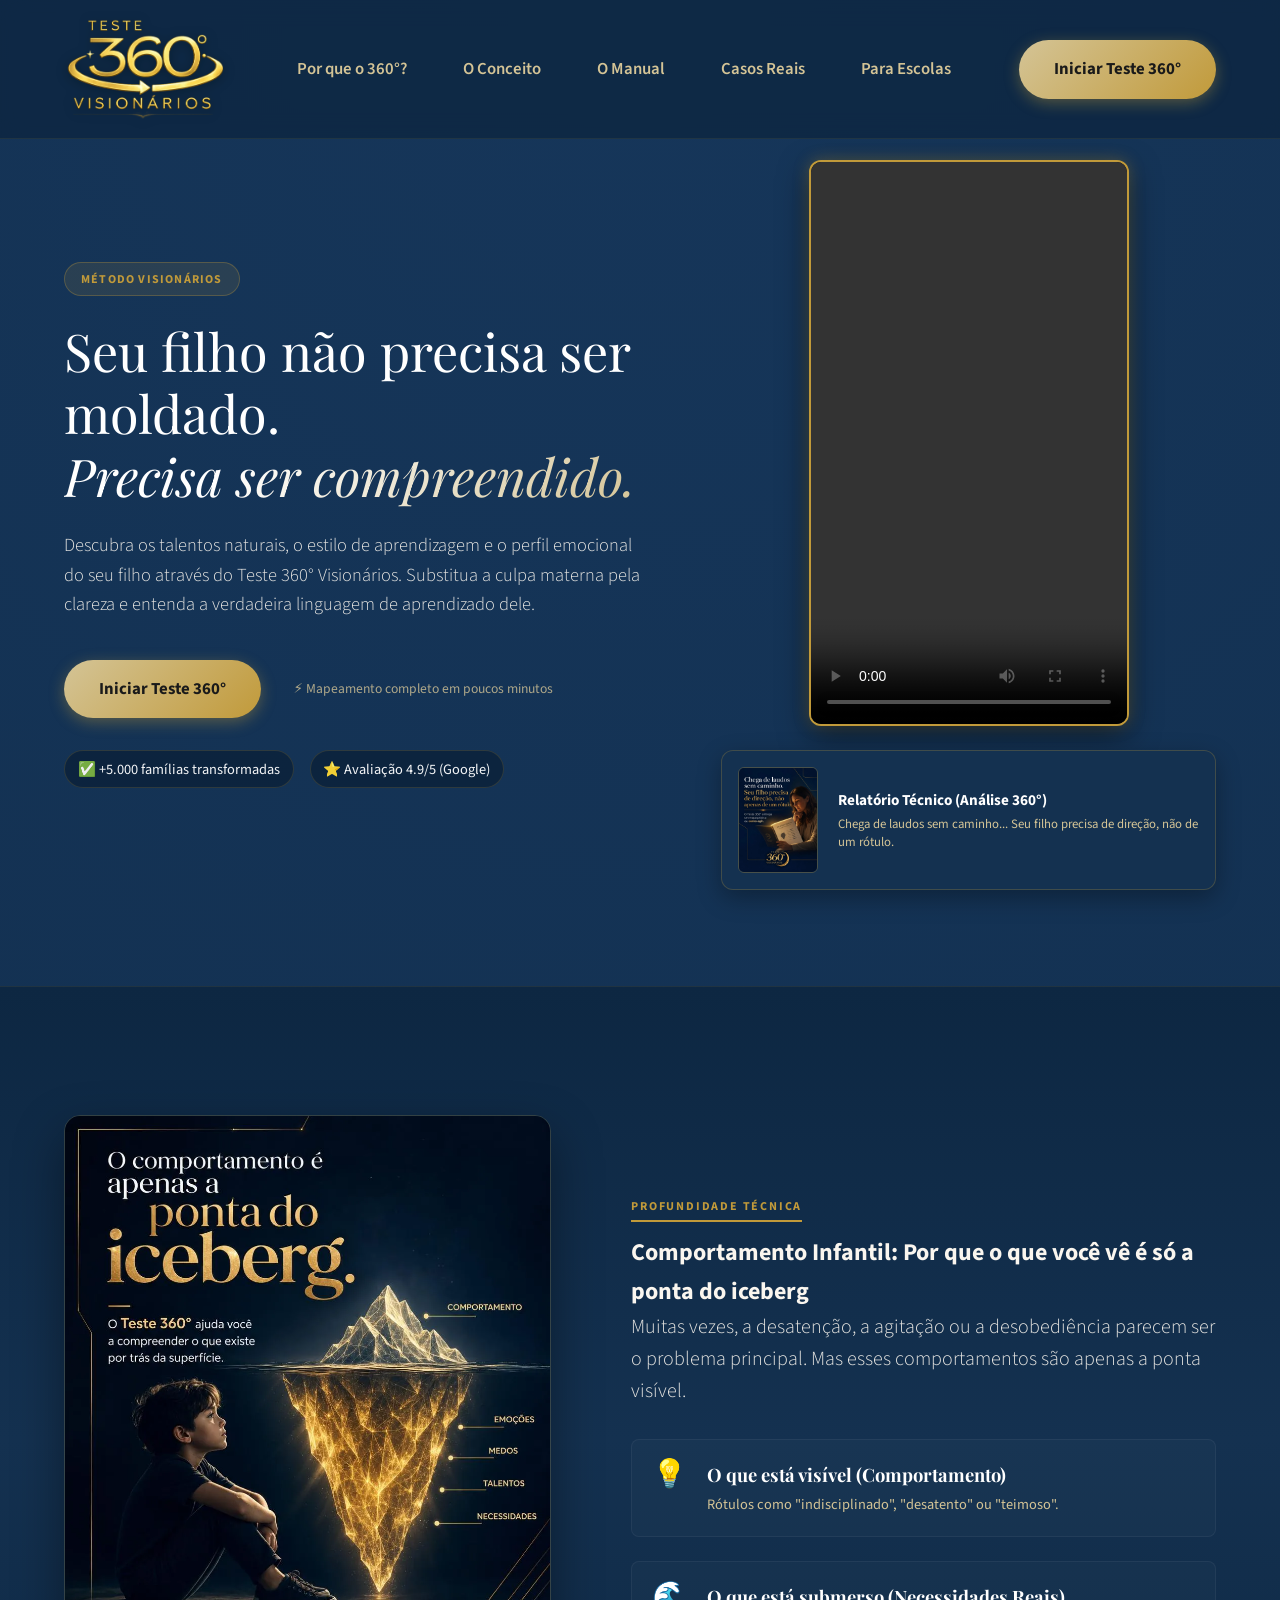
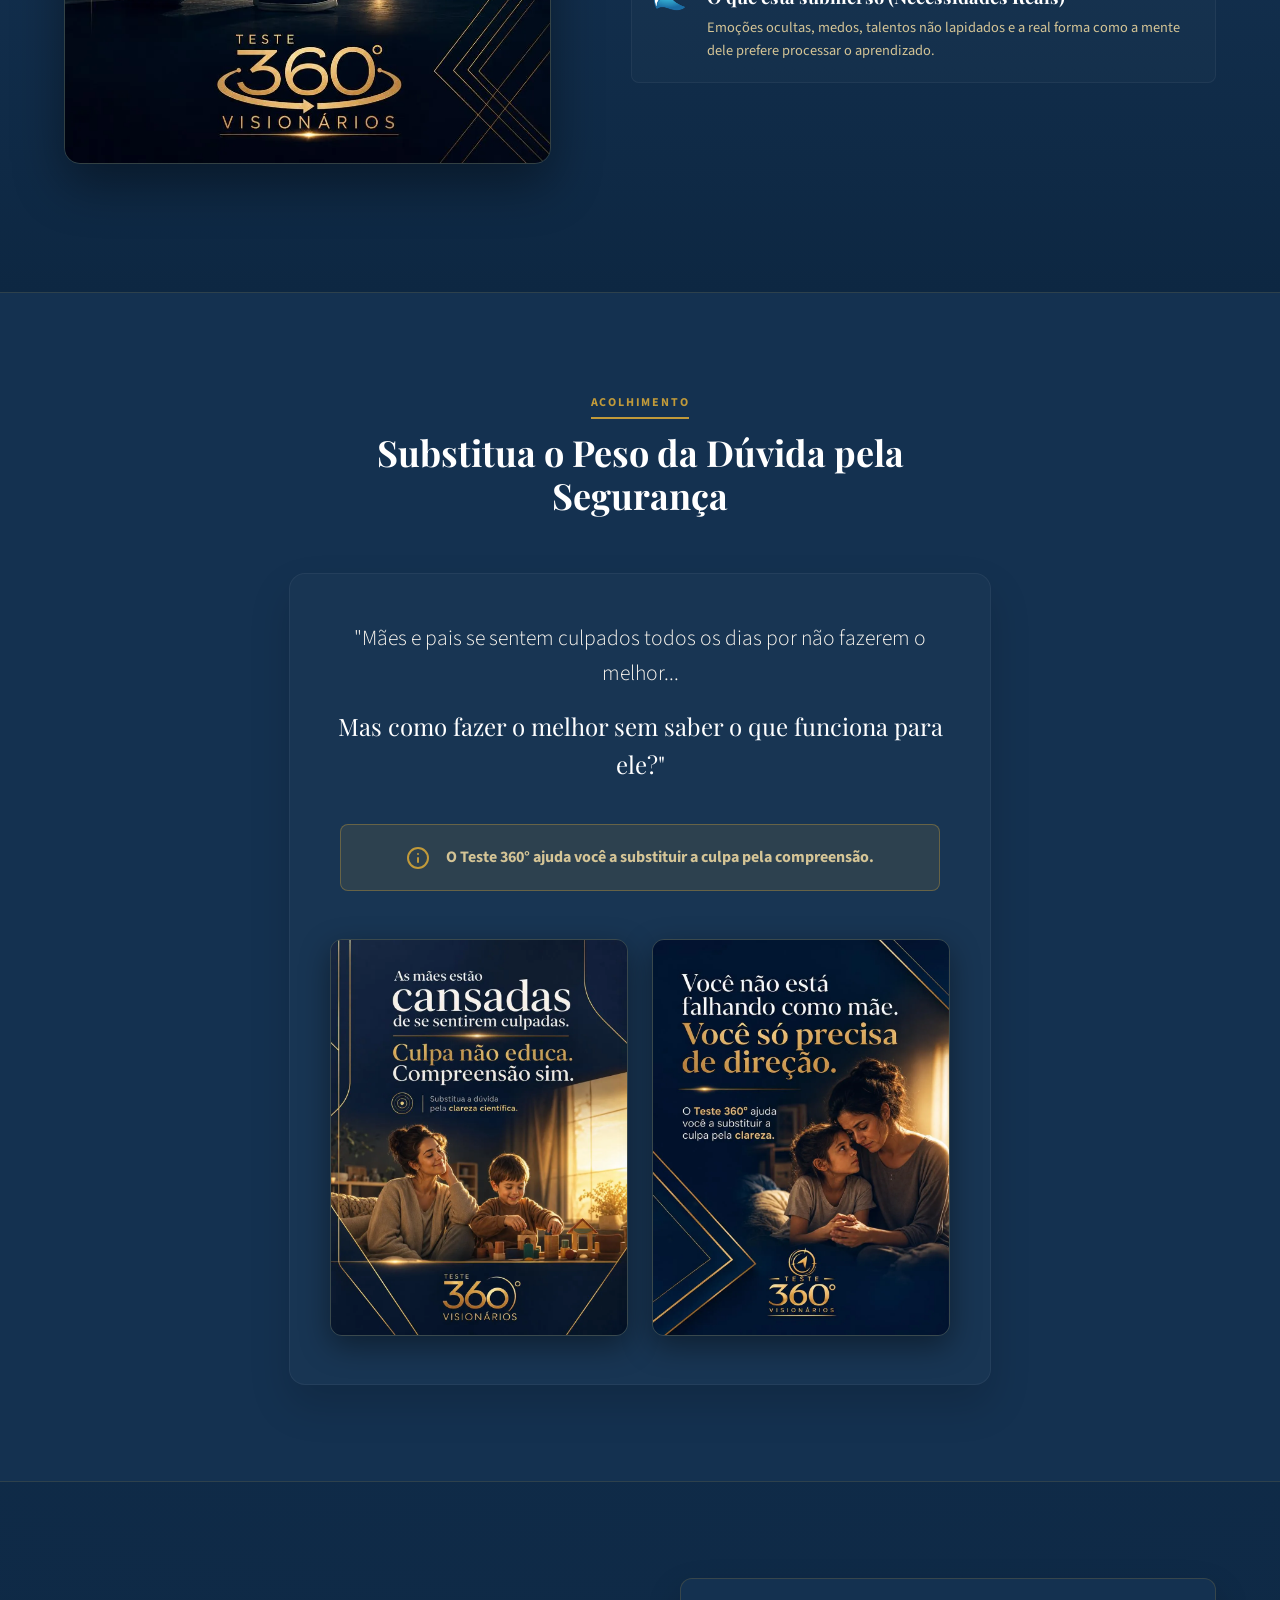
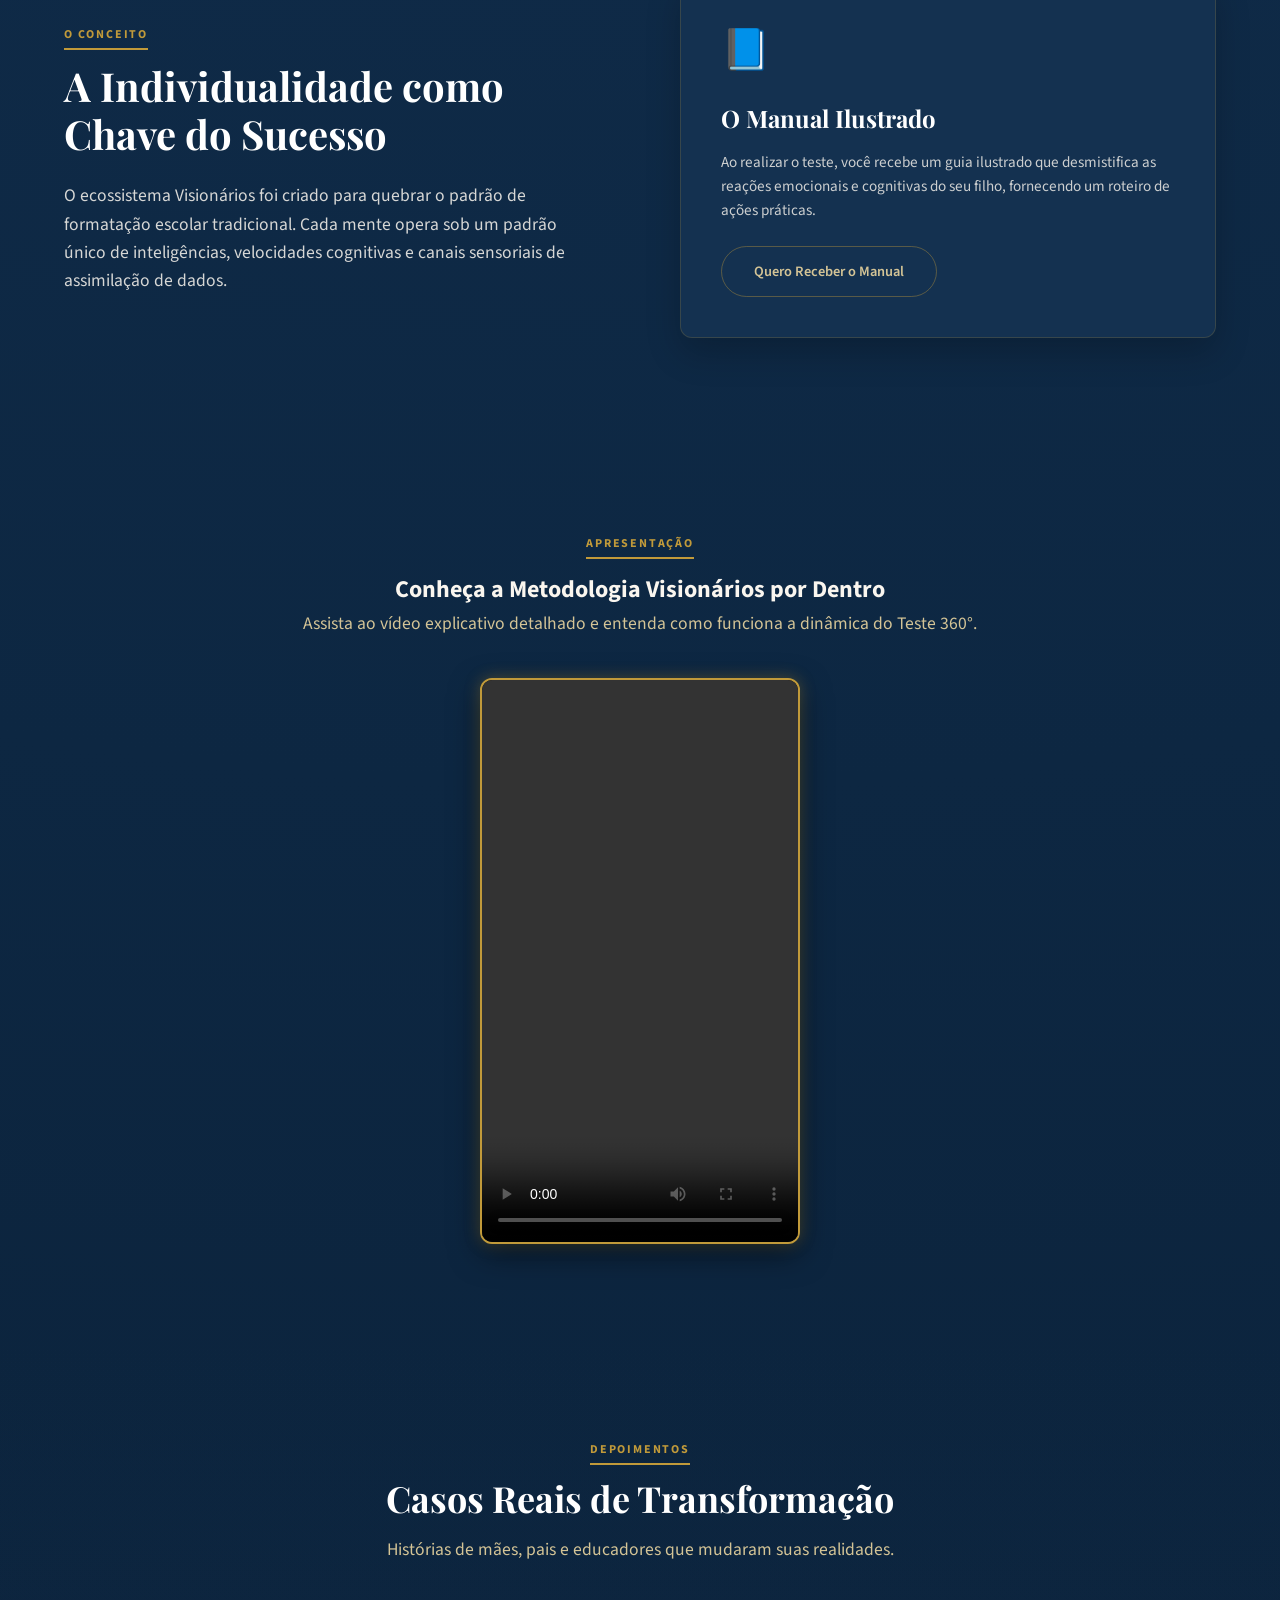
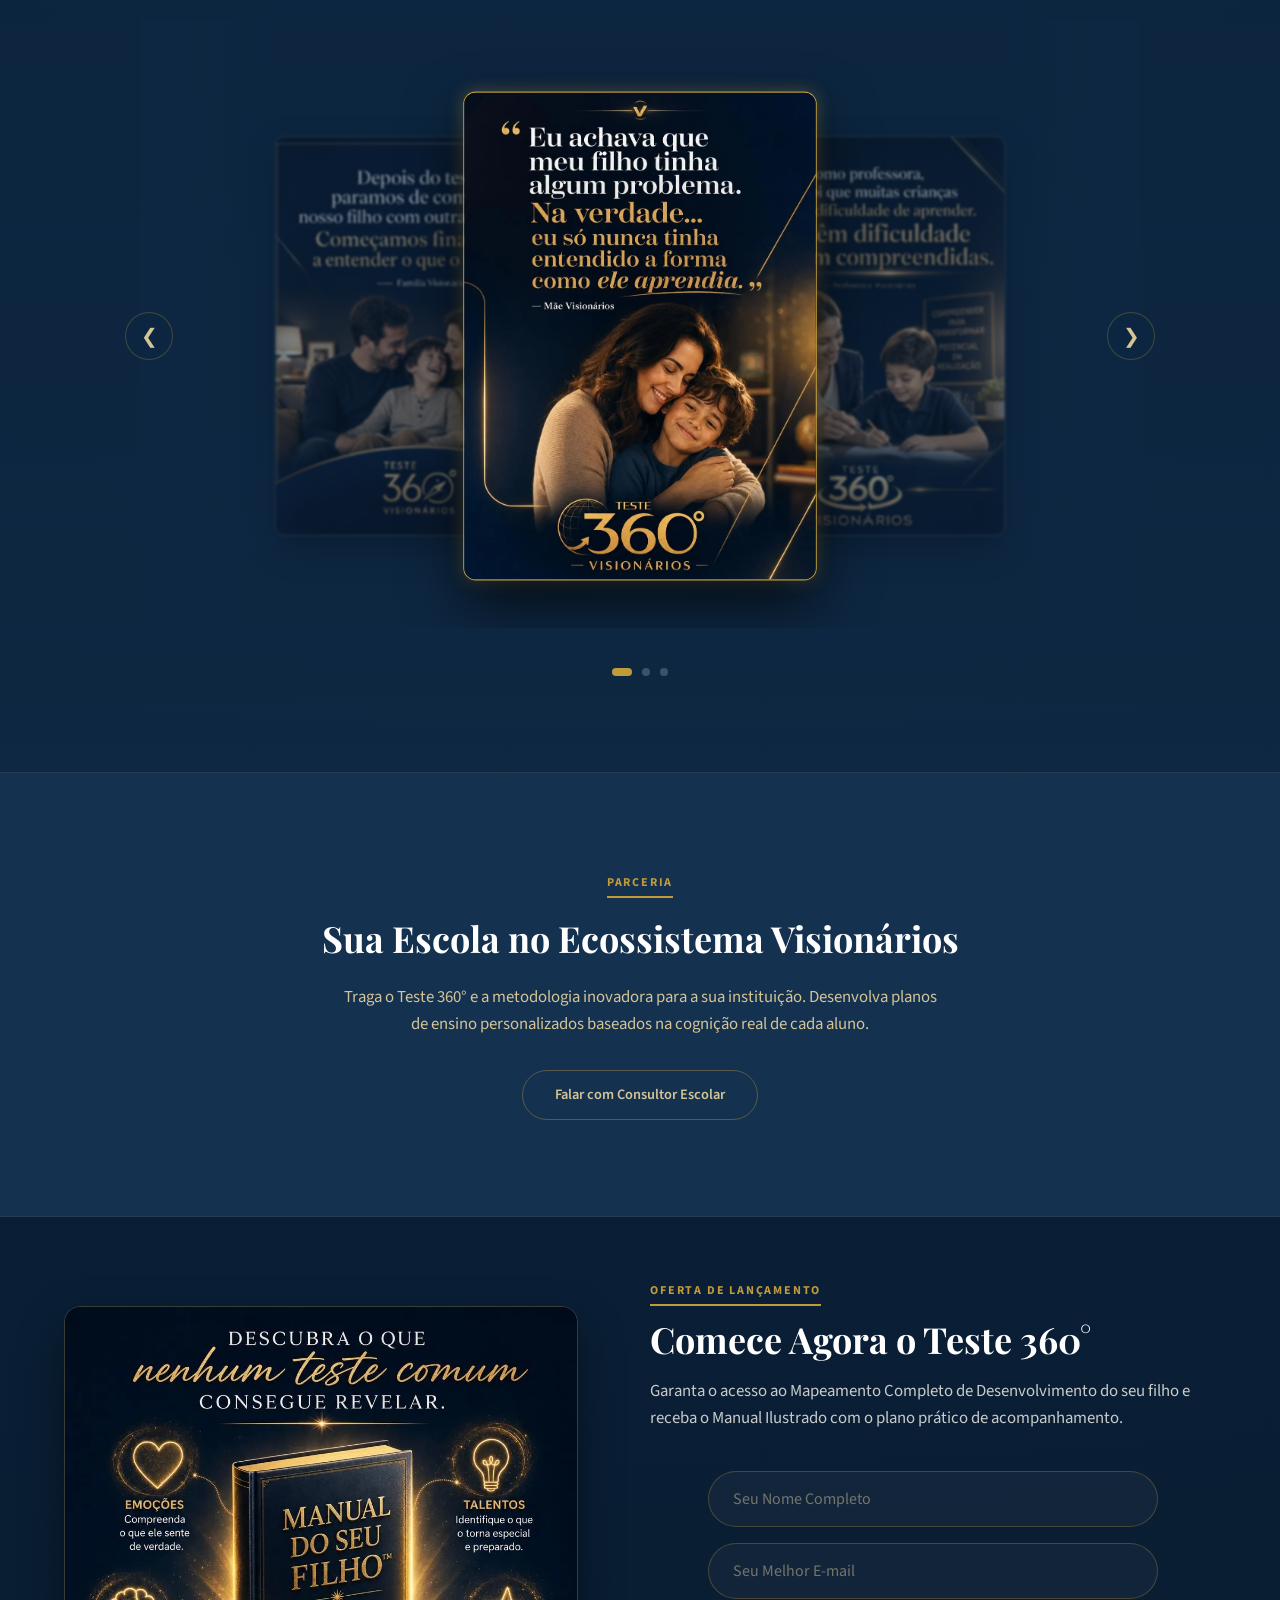
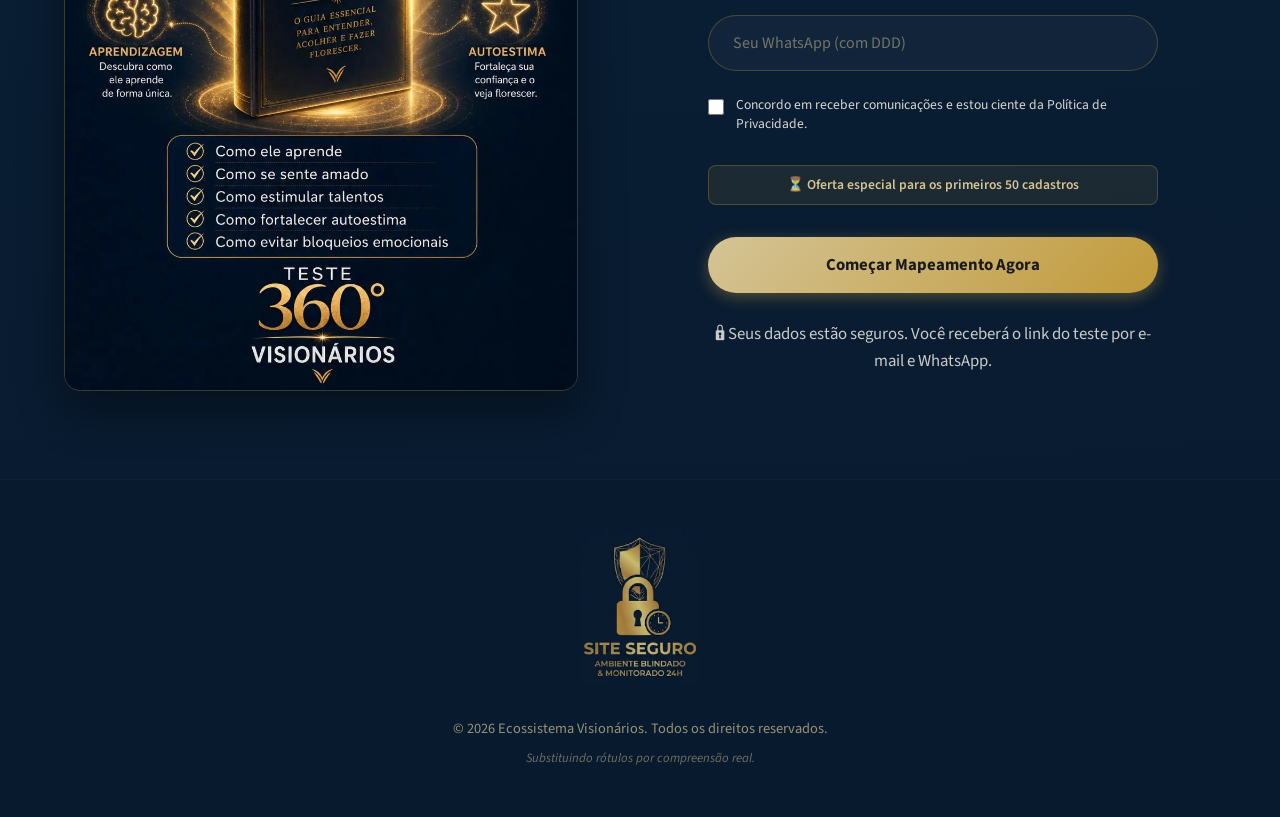
==== commit abdf28b8: "rollback: revert YouTube facade integration and restore direct HTML5 local MP4 video player componen" ====
--- a/index.html
+++ b/index.html
@@ -24,11 +24,11 @@
     <link href="https://fonts.googleapis.com/css2?family=Playfair+Display:ital,wght@0,400..900;1,400..900&family=Source+Sans+3:ital,wght@0,200..900;1,200..900&display=swap" rel="stylesheet">
     
     <!-- CSS Estilos -->
-    <link rel="stylesheet" href="style.css?v=1.6">
+    <link rel="stylesheet" href="style.css?v=1.8">
     <link rel="canonical" href="https://www.visionariosdofuturo.com.br/">
     
     <!-- Scripts Otimizados (Non-blocking) -->
-    <script src="script.js?v=1.6" defer></script>
+    <script src="script.js?v=1.8" defer></script>
     
     <!-- Dados Estruturados -->
     <script type="application/ld+json">
@@ -128,14 +128,11 @@
             </div>
             <div class="hero-visual-vsl">
                 <div class="vsl-wrapper-box">
-                    <!-- Vídeo de VSL principal com Fachada Otimizada -->
-                    <div class="youtube-facade" data-video-id="q7mtEqTdYgY">
-                        <div class="facade-play-btn">
-                            <svg viewBox="0 0 24 24" width="24" height="24">
-                                <path fill="currentColor" d="M8 5v14l11-7z"/>
-                            </svg>
-                        </div>
-                    </div>
+                    <!-- Vídeo de VSL principal (MP4 Local) -->
+                    <video class="vsl-player" playsinline controls preload="metadata">
+                        <source src="assets/Cópia de Video_1_para_maes_final.mp4" type="video/mp4">
+                        Seu navegador não suporta vídeos HTML5.
+                    </video>
                 </div>
                 <div class="solution-preview-card">
                     <!-- Inserir width/height reais da imagem para evitar CLS -->
@@ -244,14 +241,10 @@
             <h2>Conheça a Metodologia Visionários por Dentro</h2>
             <p class="section-subtitle">Assista ao vídeo explicativo detalhado e entenda como funciona a dinâmica do Teste 360°.</p>
             <div class="video-container-box">
-                <!-- Vídeo explicativo da metodologia com Fachada Otimizada -->
-                <div class="youtube-facade" data-video-id="Aa3zeqJb96Y">
-                    <div class="facade-play-btn">
-                        <svg viewBox="0 0 24 24" width="24" height="24">
-                            <path fill="currentColor" d="M8 5v14l11-7z"/>
-                        </svg>
-                    </div>
-                </div>
+                <video class="presentation-player" playsinline controls preload="metadata">
+                    <source src="assets/apresentacao-metodologia-visionarios.mp4" type="video/mp4">
+                    Seu navegador não suporta vídeos HTML5.
+                </video>
             </div>
         </div>
     </section>
--- a/style.css
+++ b/style.css
@@ -450,7 +450,7 @@
     width: 100%;
     aspect-ratio: 9 / 16;
     max-height: 65vh;
-    background-size: 237% 100%; /* Ajuste ótico para recortar as barras pretas laterais do hqdefault */
+    background-size: 237% auto; /* Ajuste ótico proporcional para recortar as barras pretas laterais sem distorcer */
     background-position: center;
     background-repeat: no-repeat;
     cursor: pointer;
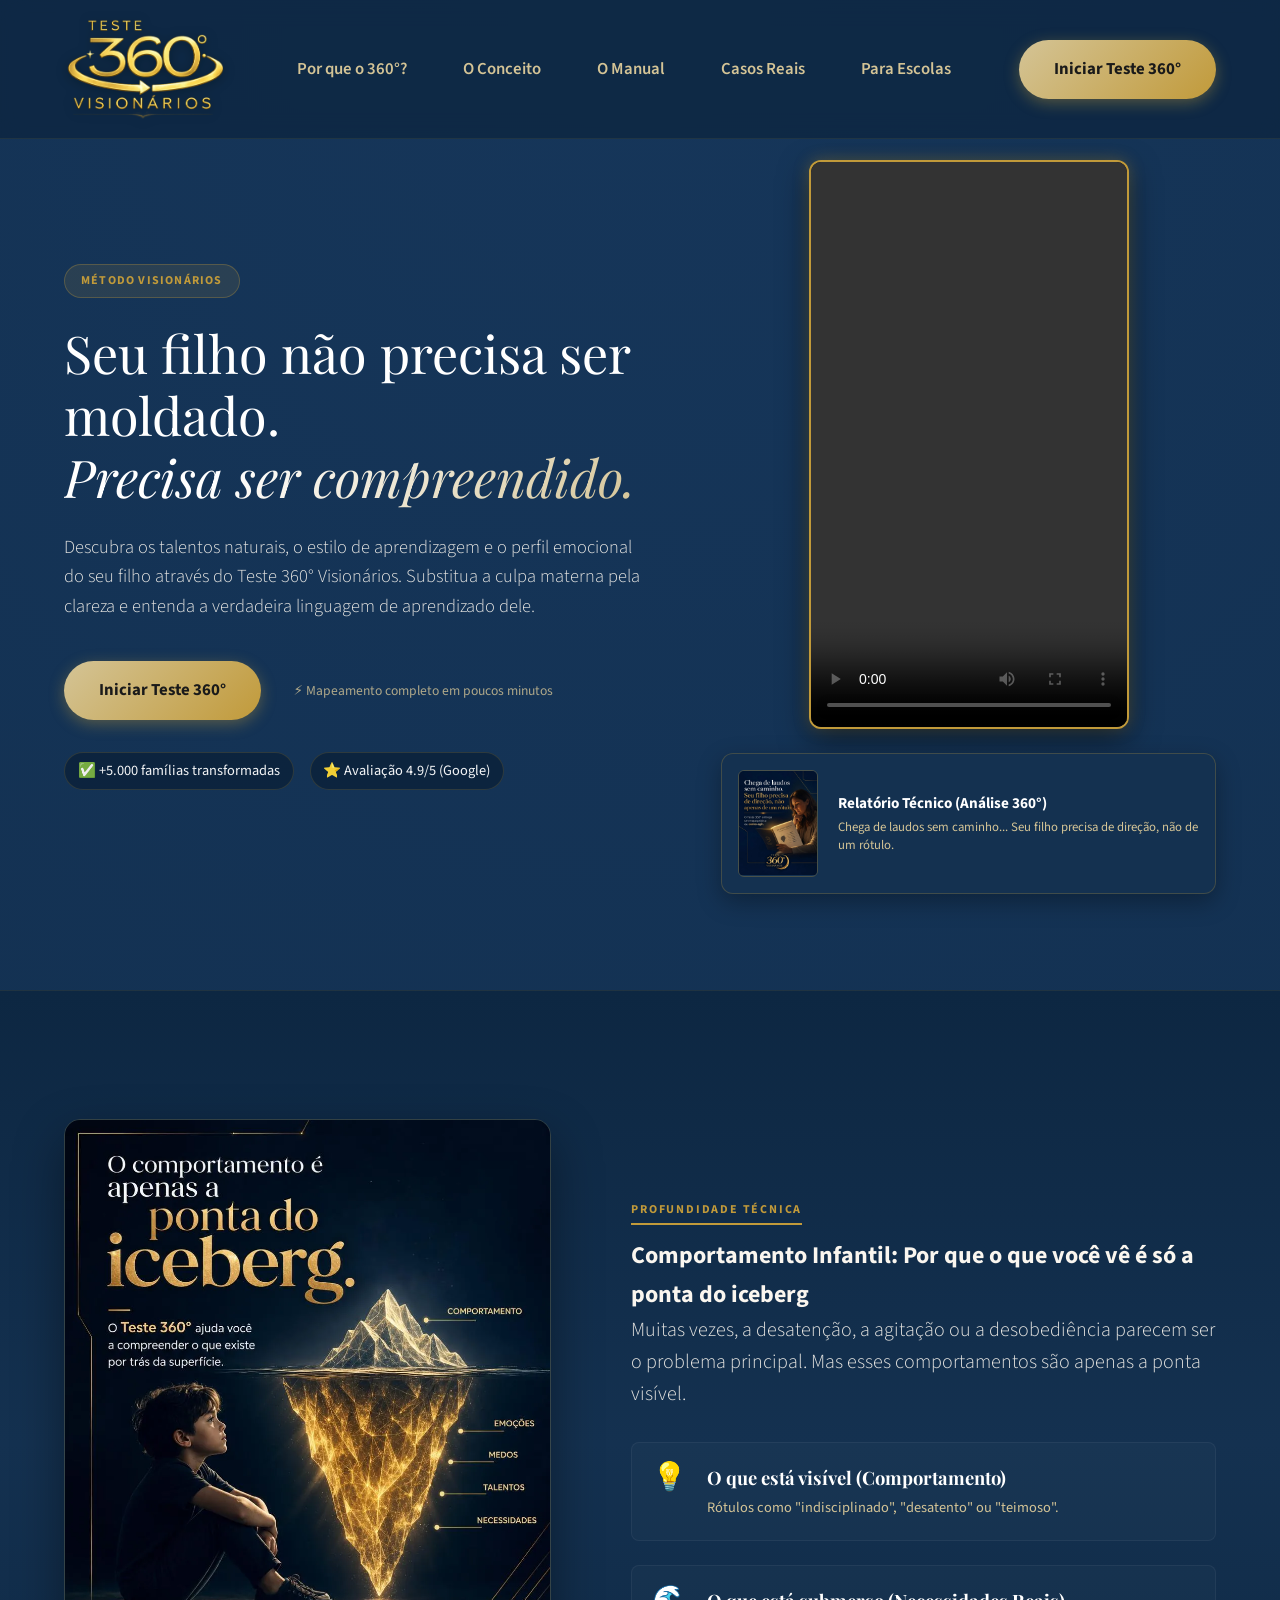
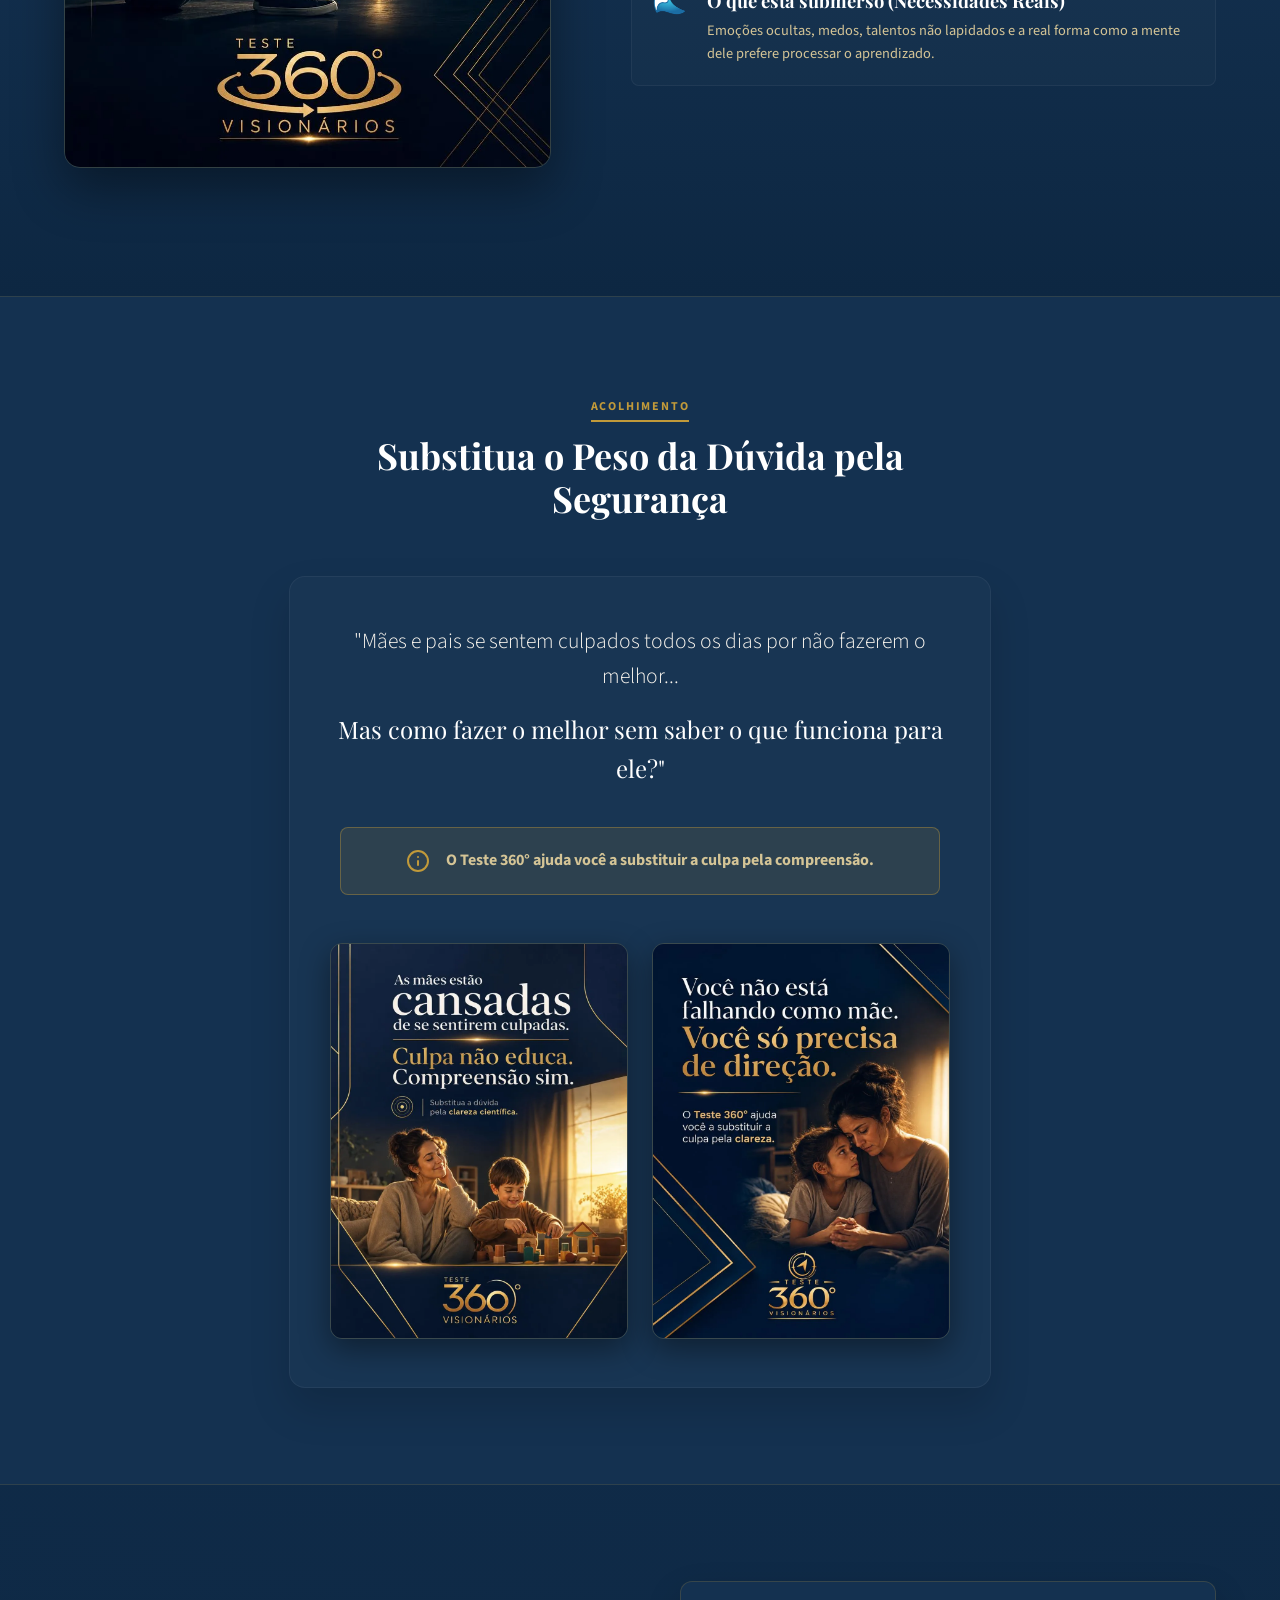
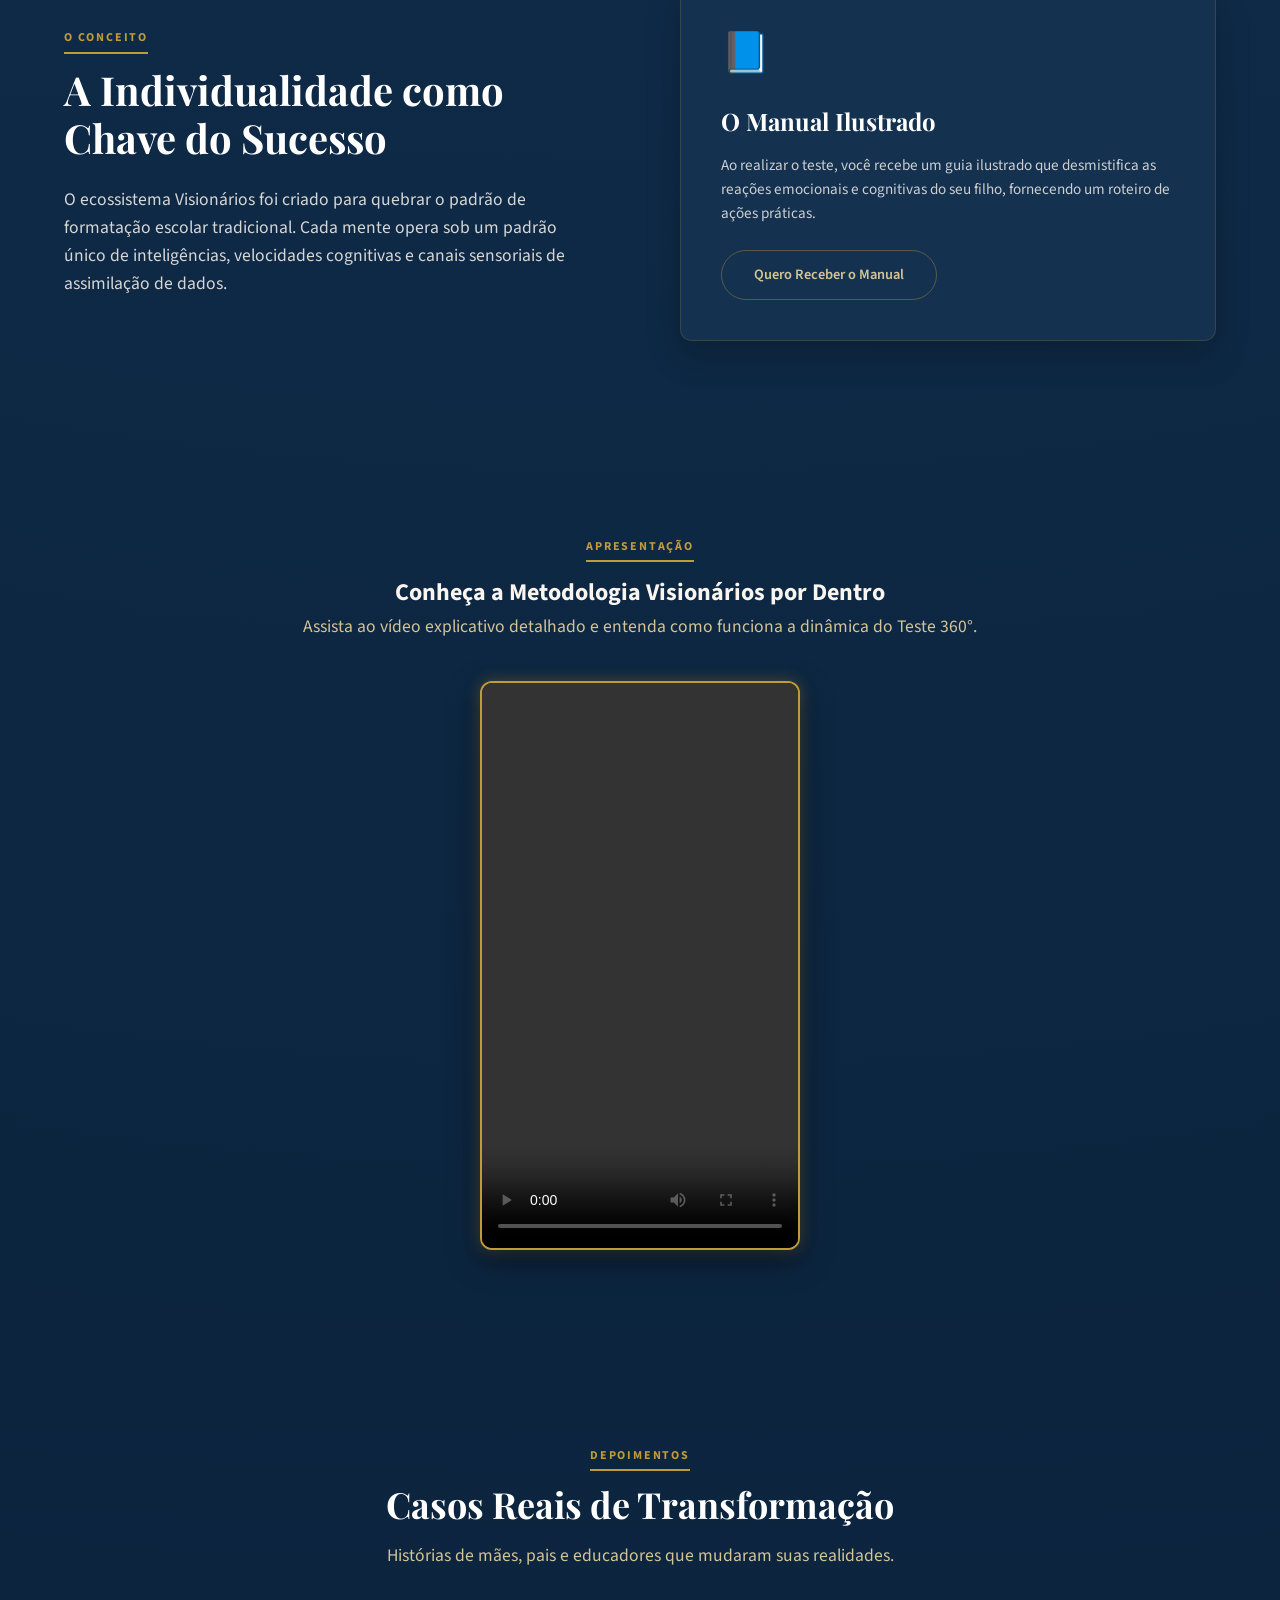
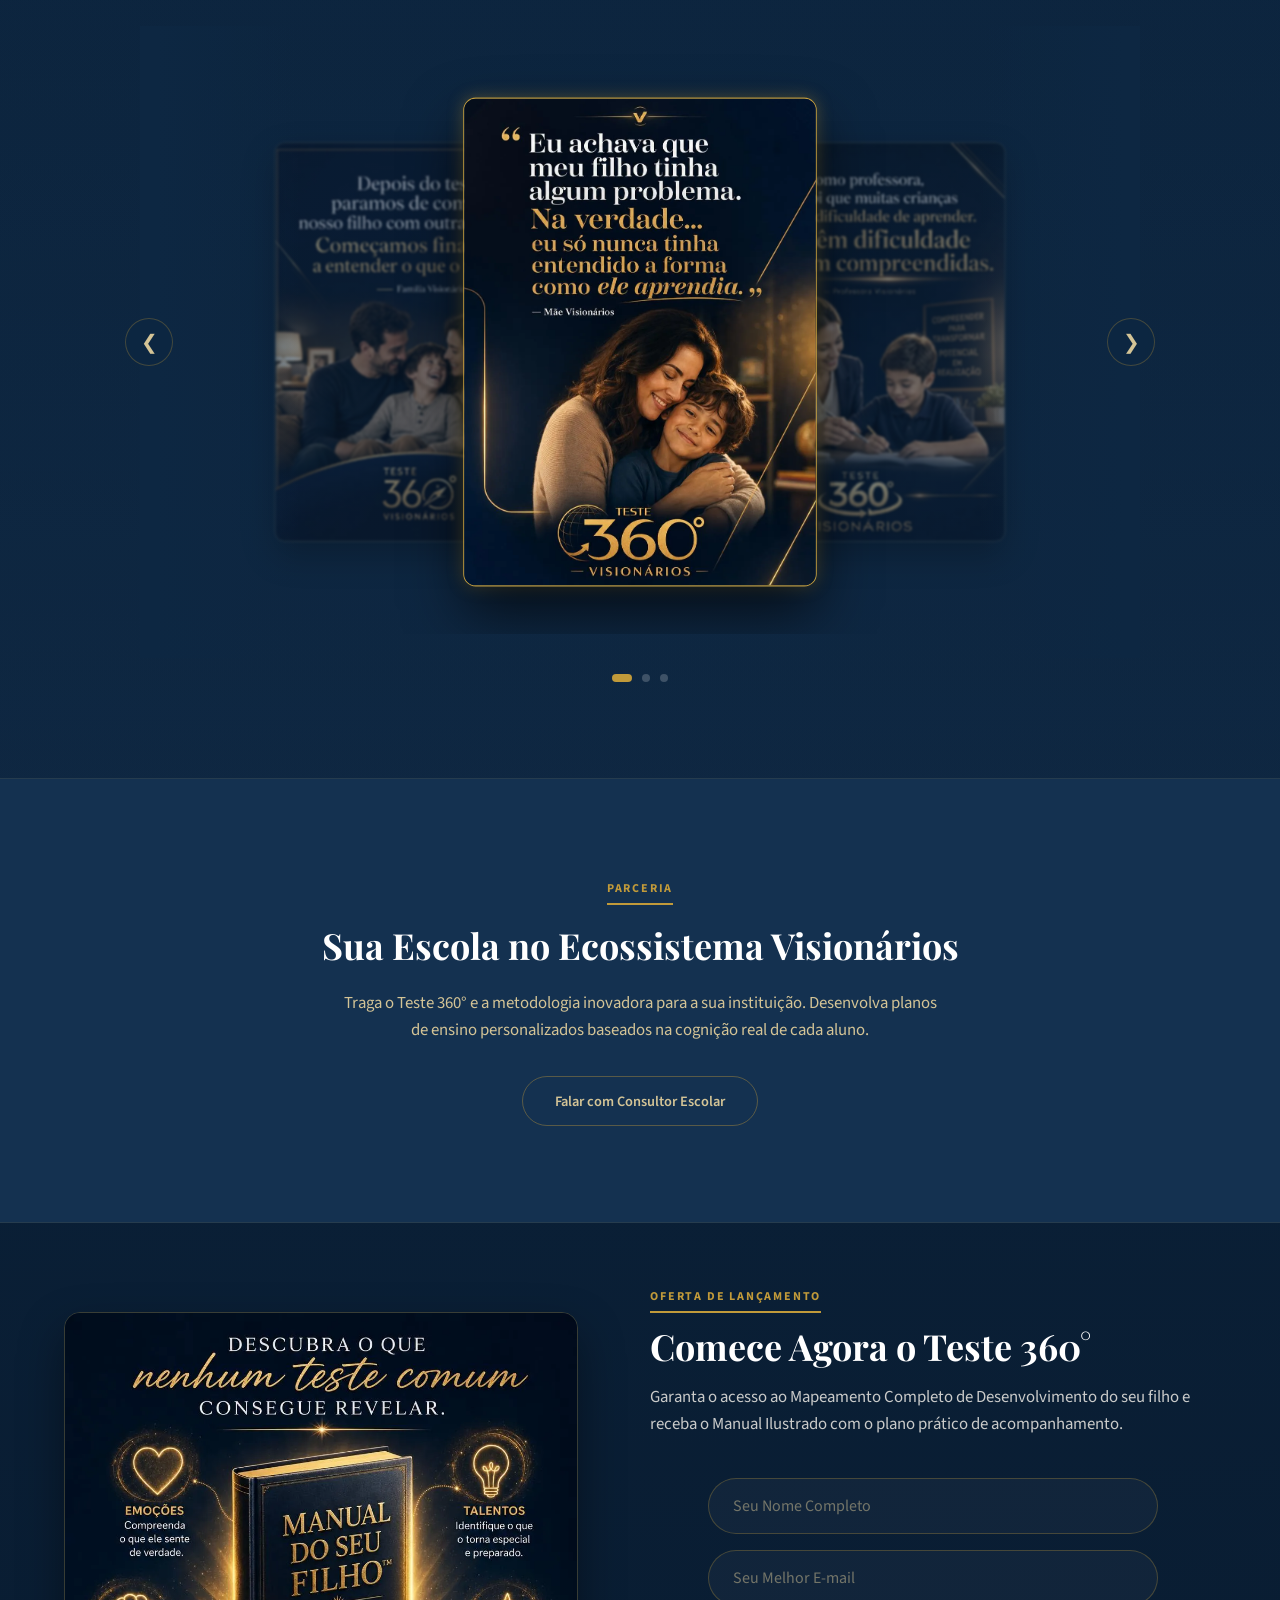
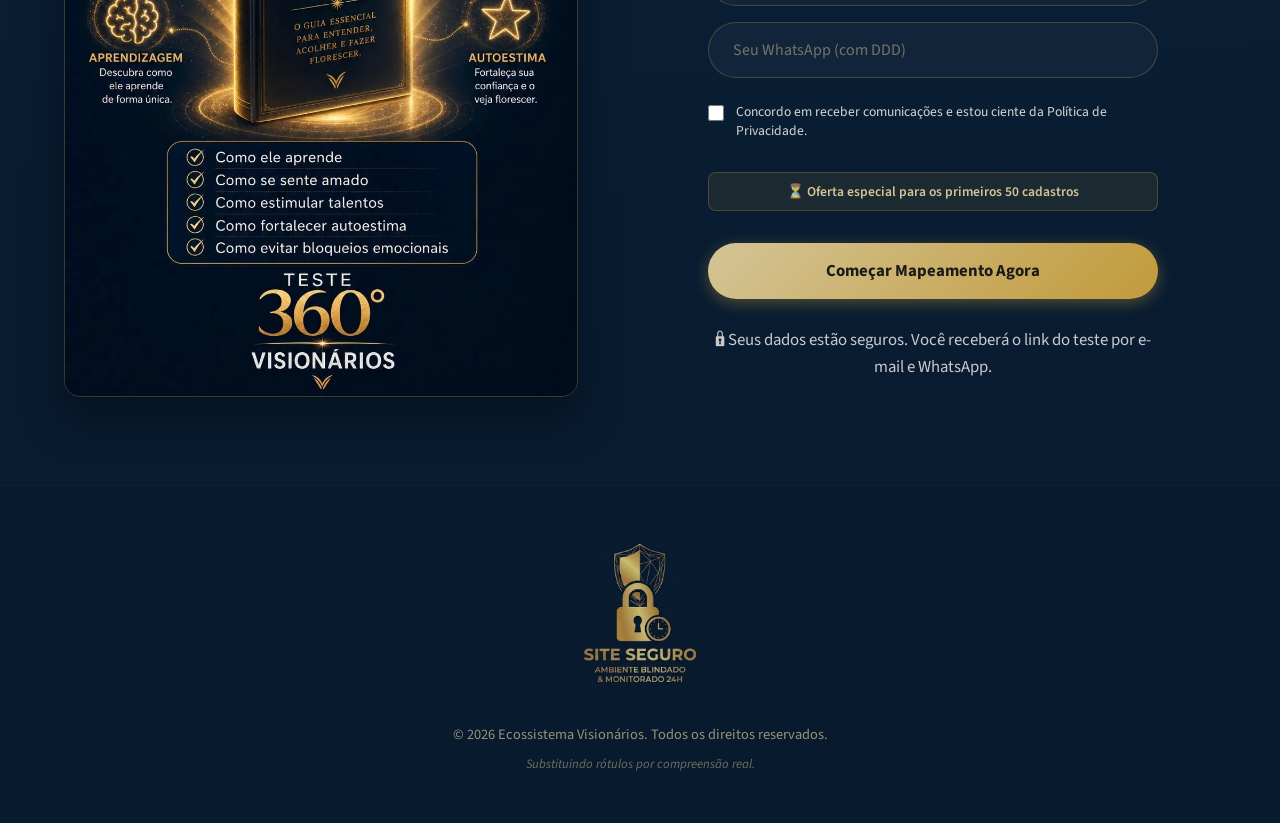
==== commit 863c073e: "fix: constrain vertical video container aspect ratio to 9:16 on mobile viewports to prevent letterbo" ====
--- a/index.html
+++ b/index.html
@@ -24,11 +24,11 @@
     <link href="https://fonts.googleapis.com/css2?family=Playfair+Display:ital,wght@0,400..900;1,400..900&family=Source+Sans+3:ital,wght@0,200..900;1,200..900&display=swap" rel="stylesheet">
     
     <!-- CSS Estilos -->
-    <link rel="stylesheet" href="style.css?v=1.8">
+    <link rel="stylesheet" href="style.css?v=1.9">
     <link rel="canonical" href="https://www.visionariosdofuturo.com.br/">
     
     <!-- Scripts Otimizados (Non-blocking) -->
-    <script src="script.js?v=1.8" defer></script>
+    <script src="script.js?v=1.9" defer></script>
     
     <!-- Dados Estruturados -->
     <script type="application/ld+json">
--- a/style.css
+++ b/style.css
@@ -427,6 +427,7 @@
 .vsl-wrapper-box {
     width: 320px;
     max-width: 100%;
+    aspect-ratio: 9 / 16;
     margin: 0 auto;
     border-radius: 12px;
     overflow: hidden;
@@ -438,8 +439,8 @@
 
 .vsl-player {
     width: 100%;
-    max-height: 65vh;
-    aspect-ratio: 9 / 16;
+    height: 100%;
+    object-fit: cover;
     display: block;
     border: none;
 }
@@ -777,6 +778,7 @@
     position: relative;
     width: 320px;
     max-width: 100%;
+    aspect-ratio: 9 / 16;
     margin: 2.5rem auto 0 auto;
     border-radius: 12px;
     overflow: hidden;
@@ -787,8 +789,8 @@
 
 .presentation-player {
     width: 100%;
-    max-height: 65vh;
-    aspect-ratio: 9 / 16;
+    height: 100%;
+    object-fit: cover;
     display: block;
     border: none;
 }
@@ -1239,8 +1241,17 @@
 
     .vsl-wrapper-box,
     .video-container-box {
-        max-width: 100% !important;
+        max-width: 320px !important;
         width: 100% !important;
+        aspect-ratio: 9 / 16 !important;
+    }
+    
+    .vsl-player,
+    .presentation-player {
+        width: 100% !important;
+        height: 100% !important;
+        aspect-ratio: 9 / 16 !important;
+        object-fit: cover !important;
     }
     
     .hero-visual {
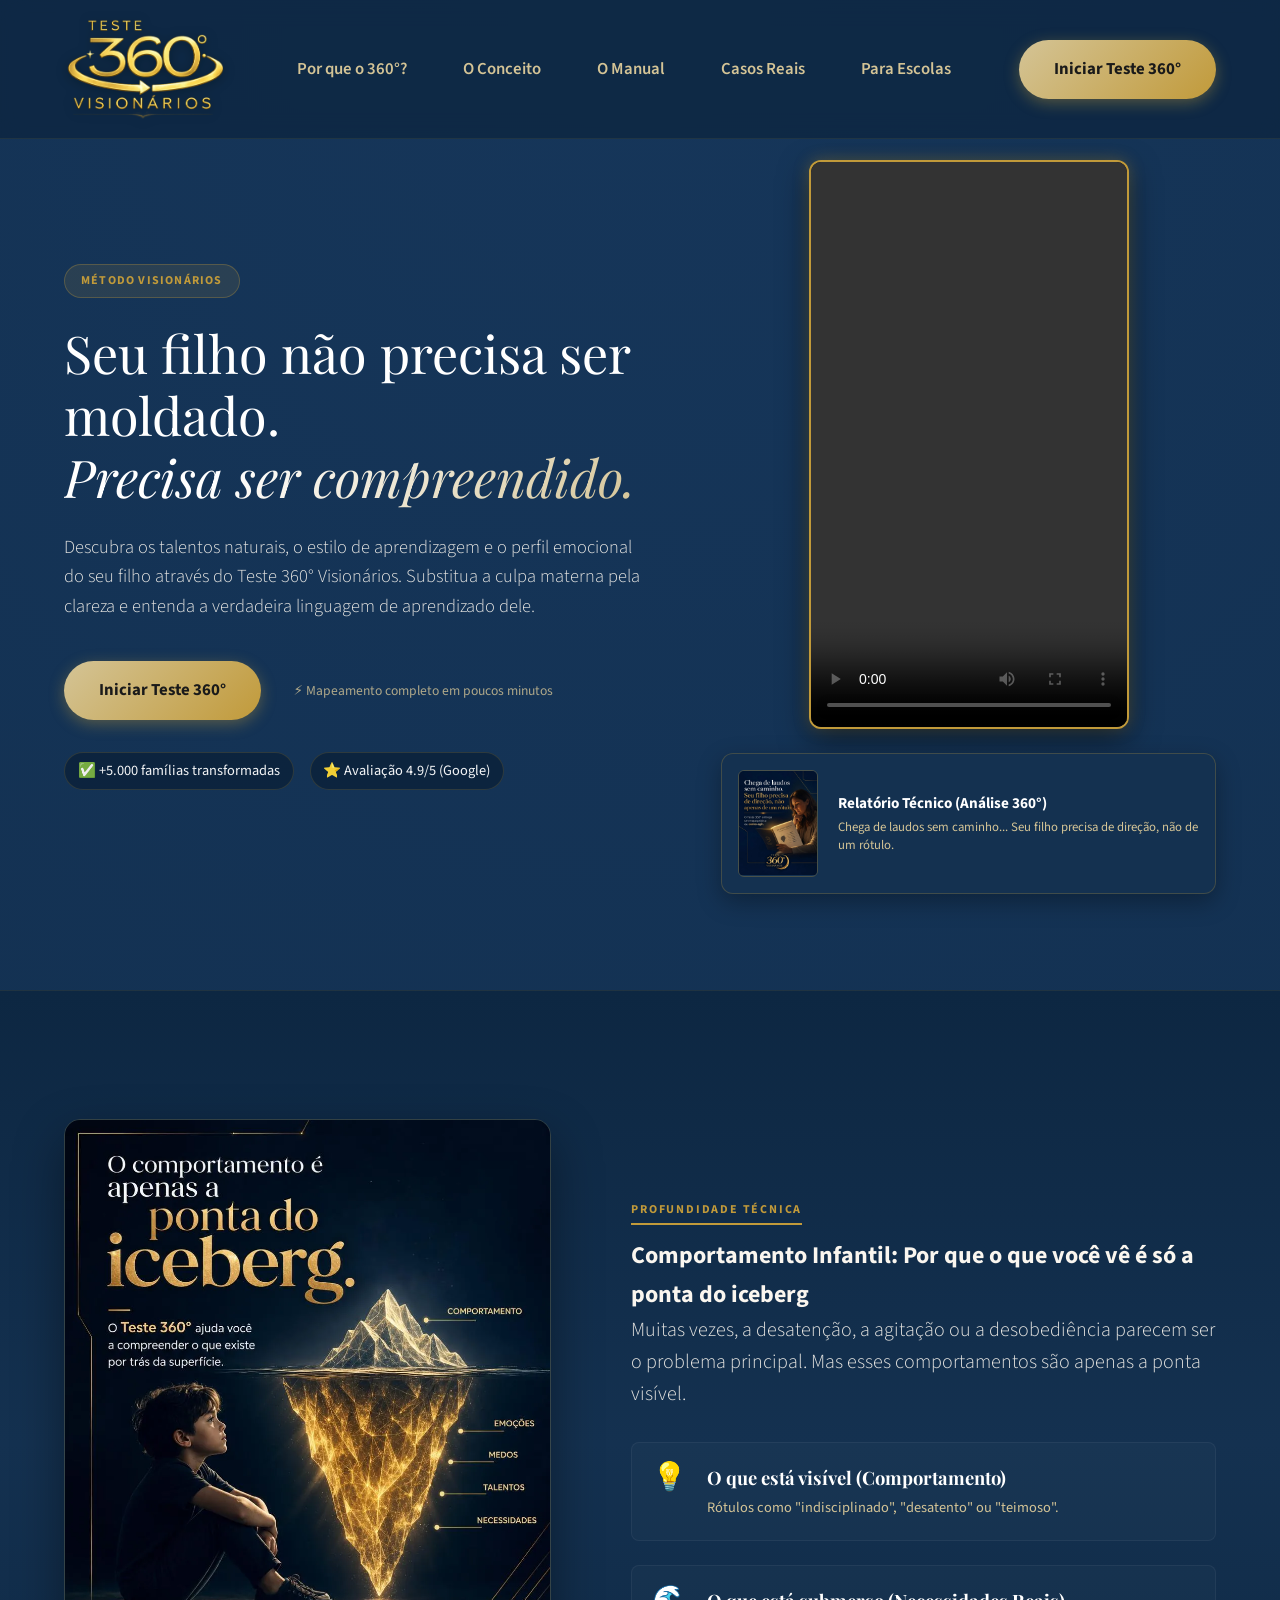
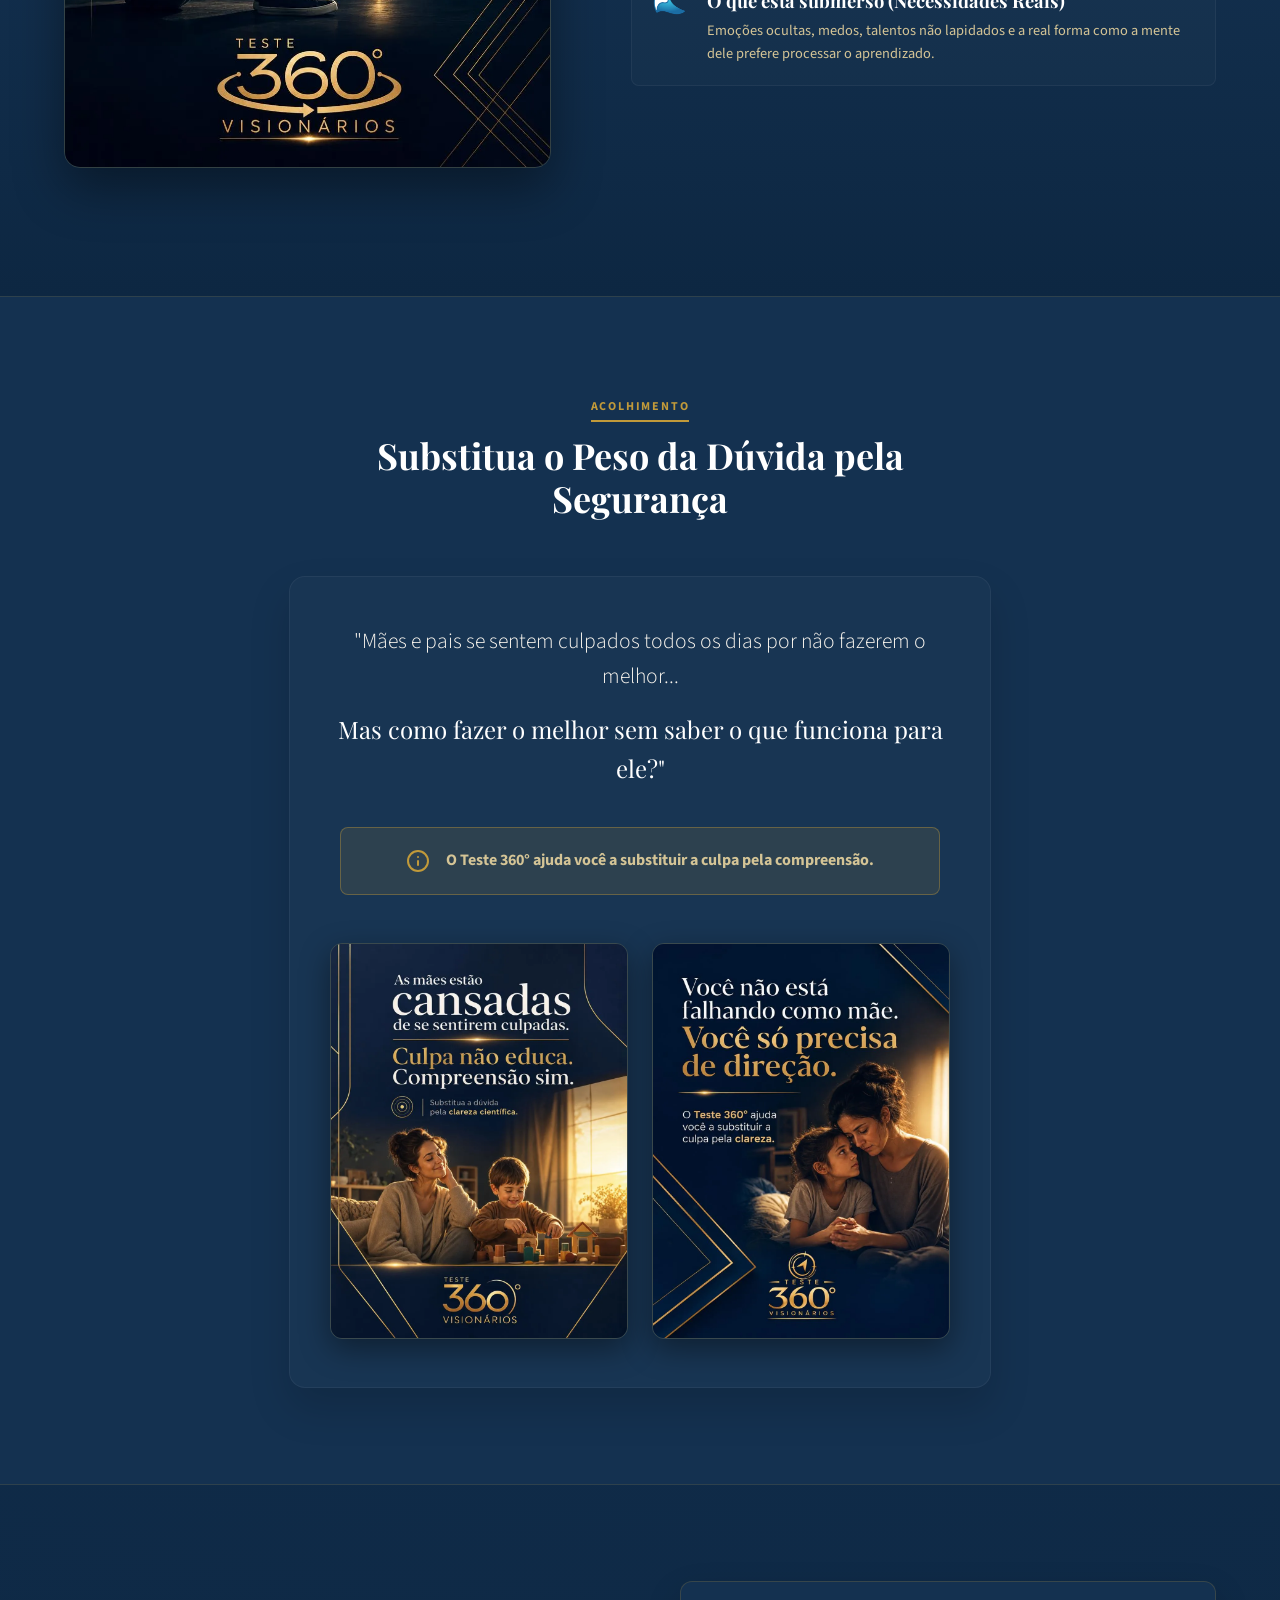
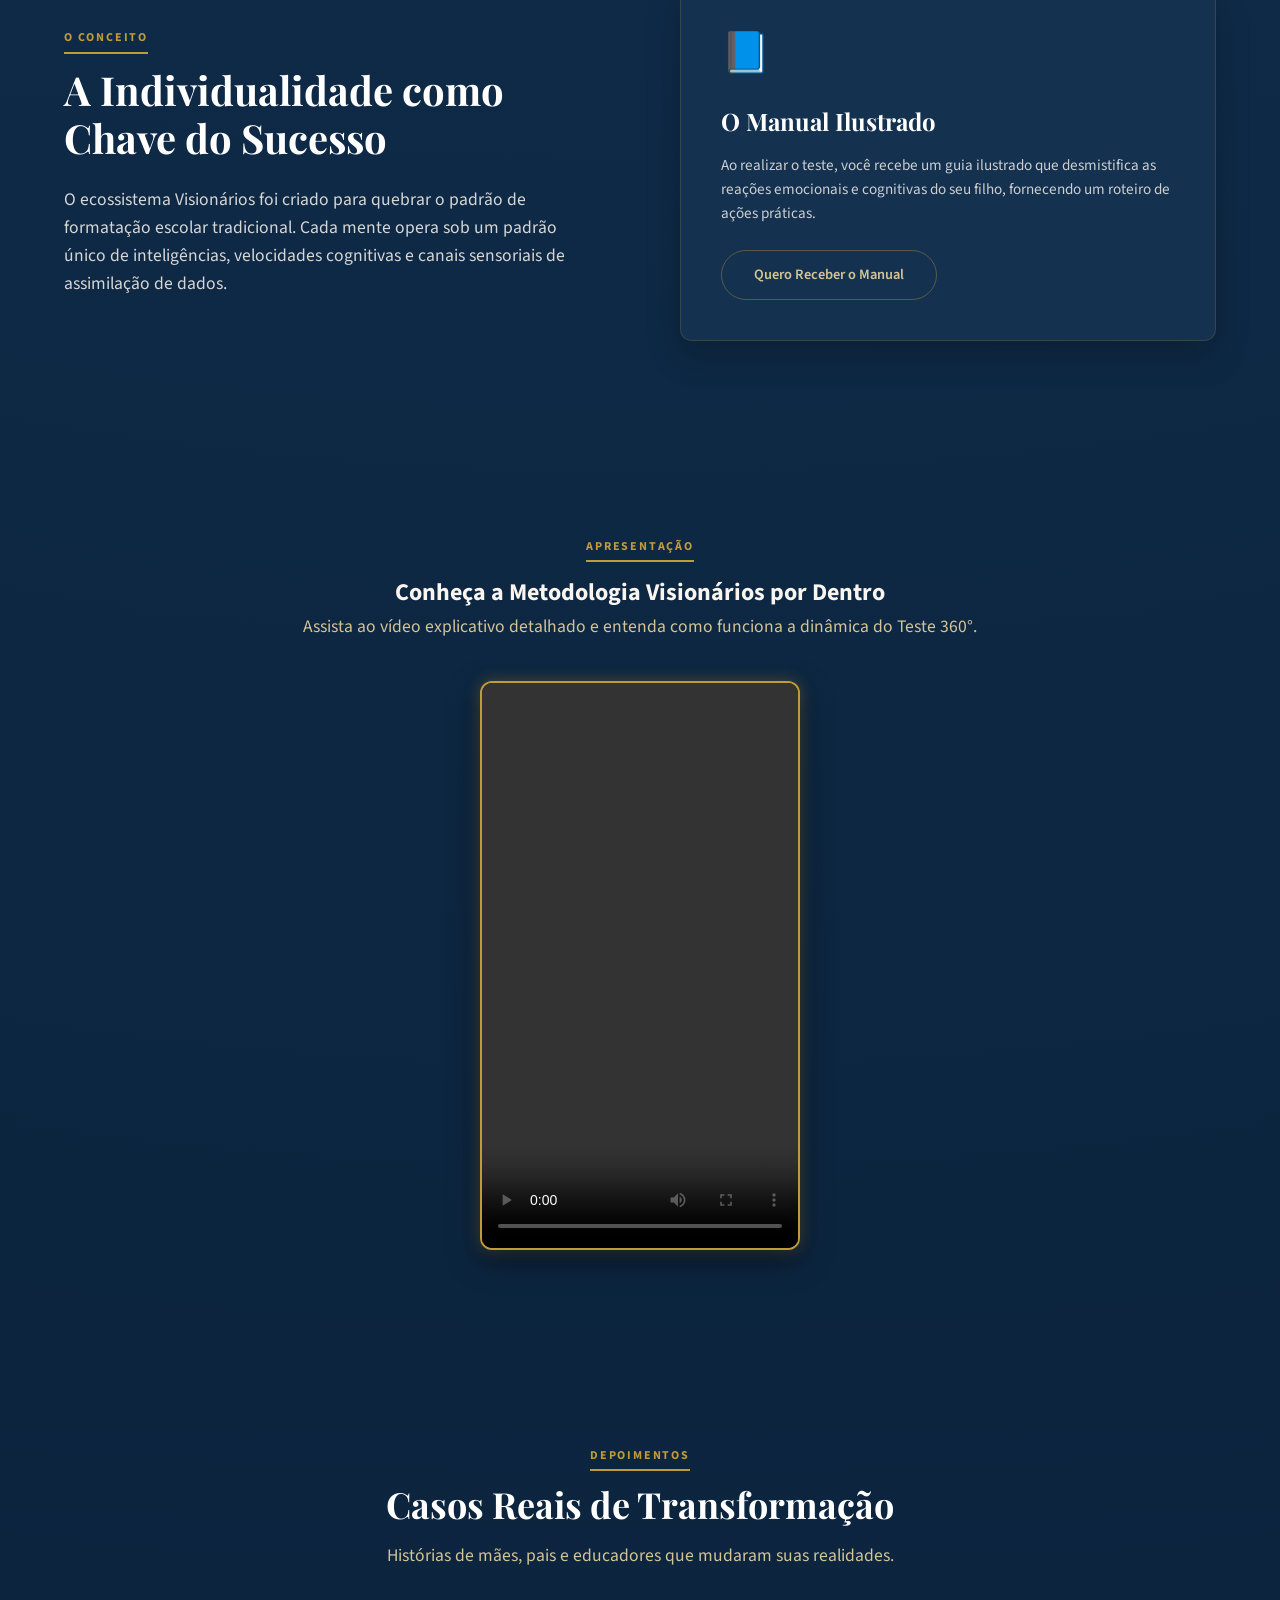
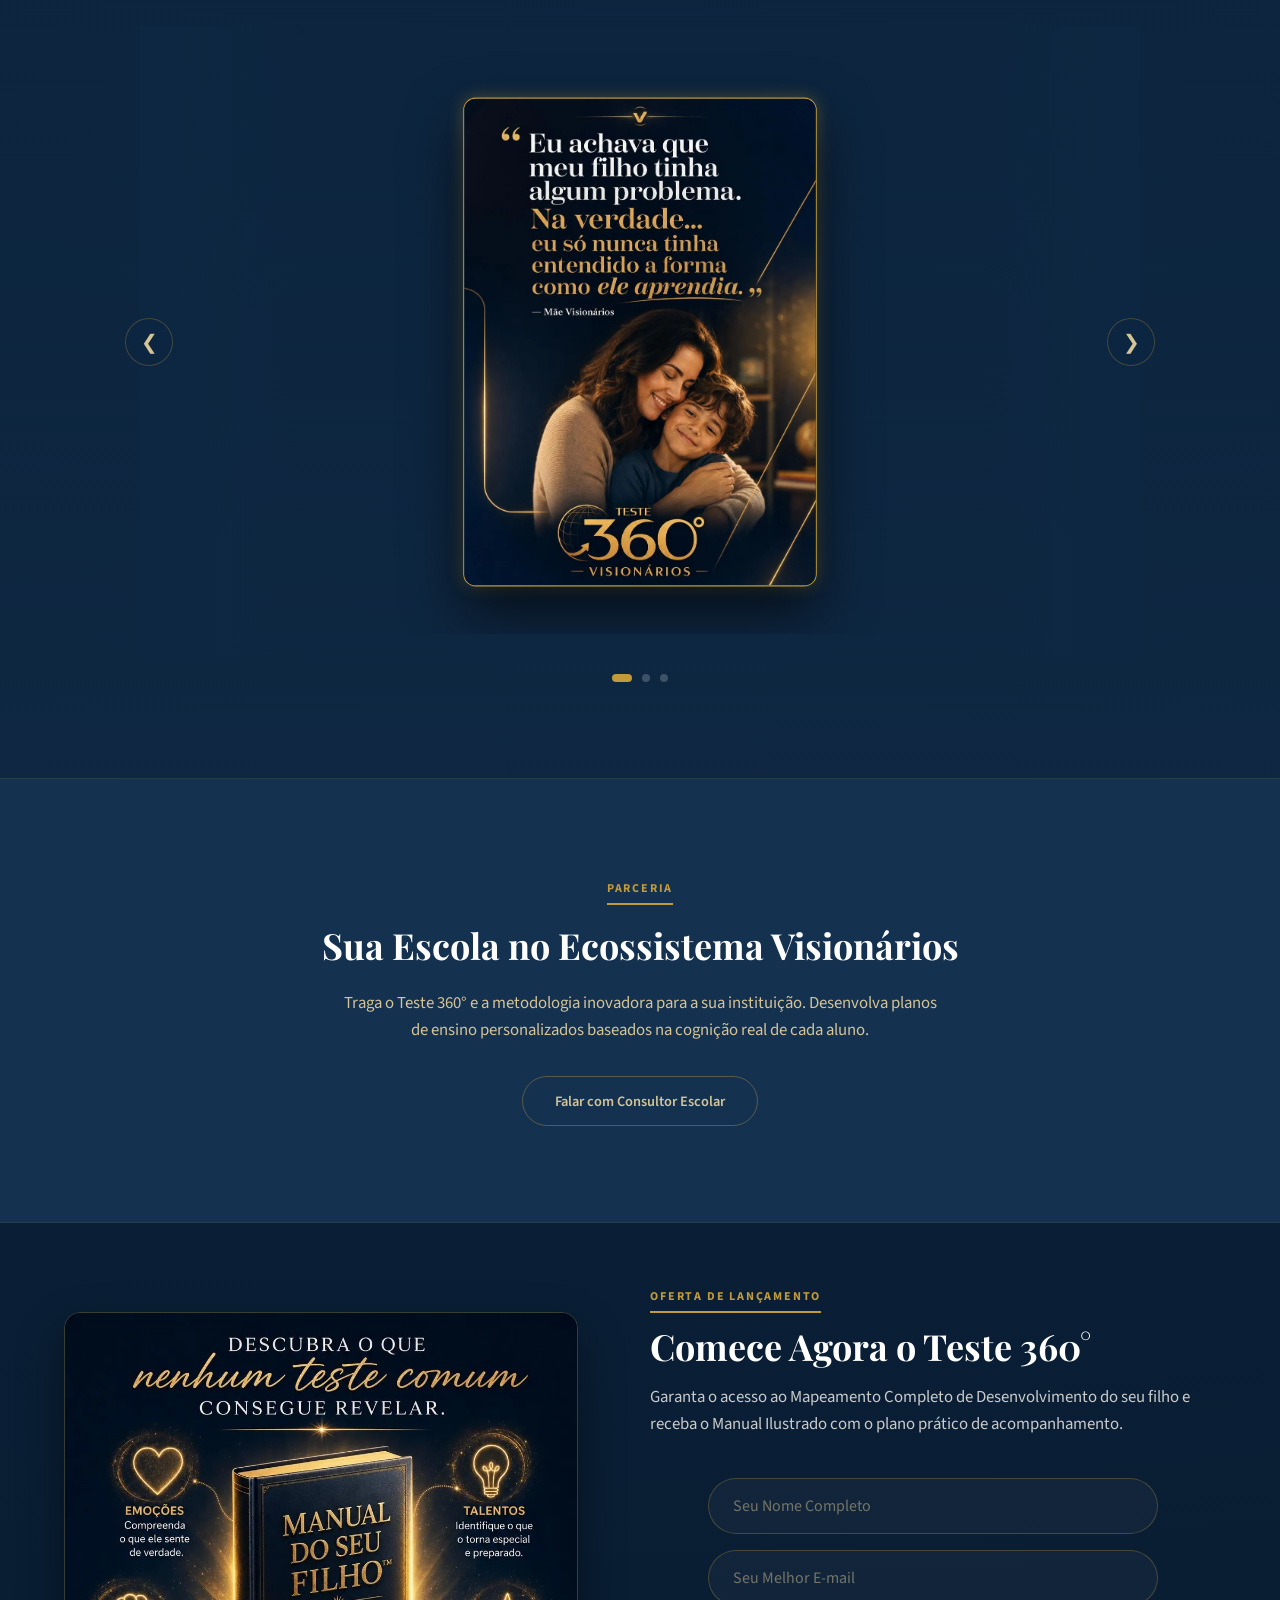
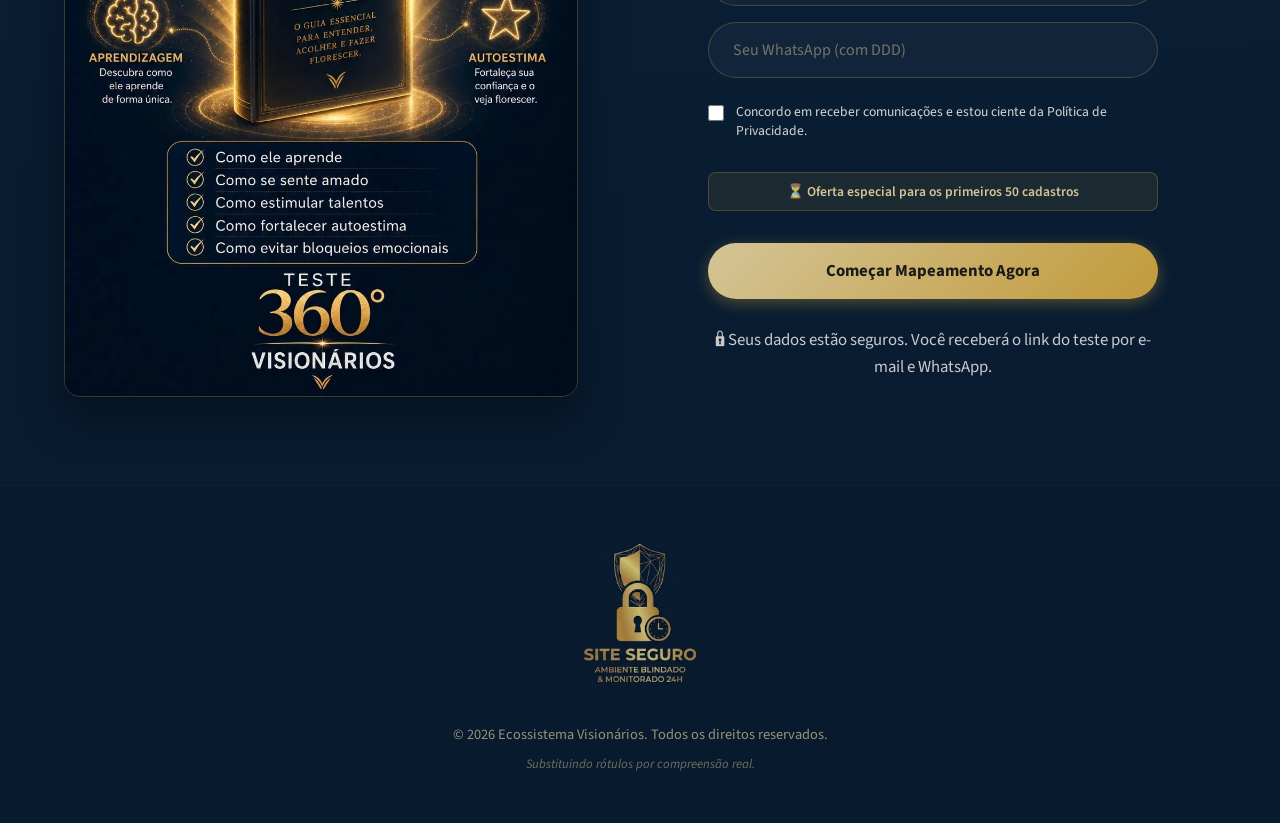
==== commit 18aab72d: "feat: add click event listener to toggle play/pause when clicking the body of HTML5 video players" ====
--- a/index.html
+++ b/index.html
@@ -24,11 +24,11 @@
     <link href="https://fonts.googleapis.com/css2?family=Playfair+Display:ital,wght@0,400..900;1,400..900&family=Source+Sans+3:ital,wght@0,200..900;1,200..900&display=swap" rel="stylesheet">
     
     <!-- CSS Estilos -->
-    <link rel="stylesheet" href="style.css?v=1.9">
+    <link rel="stylesheet" href="style.css?v=2.1">
     <link rel="canonical" href="https://www.visionariosdofuturo.com.br/">
     
     <!-- Scripts Otimizados (Non-blocking) -->
-    <script src="script.js?v=1.9" defer></script>
+    <script src="script.js?v=2.1" defer></script>
     
     <!-- Dados Estruturados -->
     <script type="application/ld+json">
@@ -130,7 +130,7 @@
                 <div class="vsl-wrapper-box">
                     <!-- Vídeo de VSL principal (MP4 Local) -->
                     <video class="vsl-player" playsinline controls preload="metadata">
-                        <source src="assets/Cópia de Video_1_para_maes_final.mp4" type="video/mp4">
+                        <source src="assets/copia-video-vsl-maes.mp4" type="video/mp4">
                         Seu navegador não suporta vídeos HTML5.
                     </video>
                 </div>
